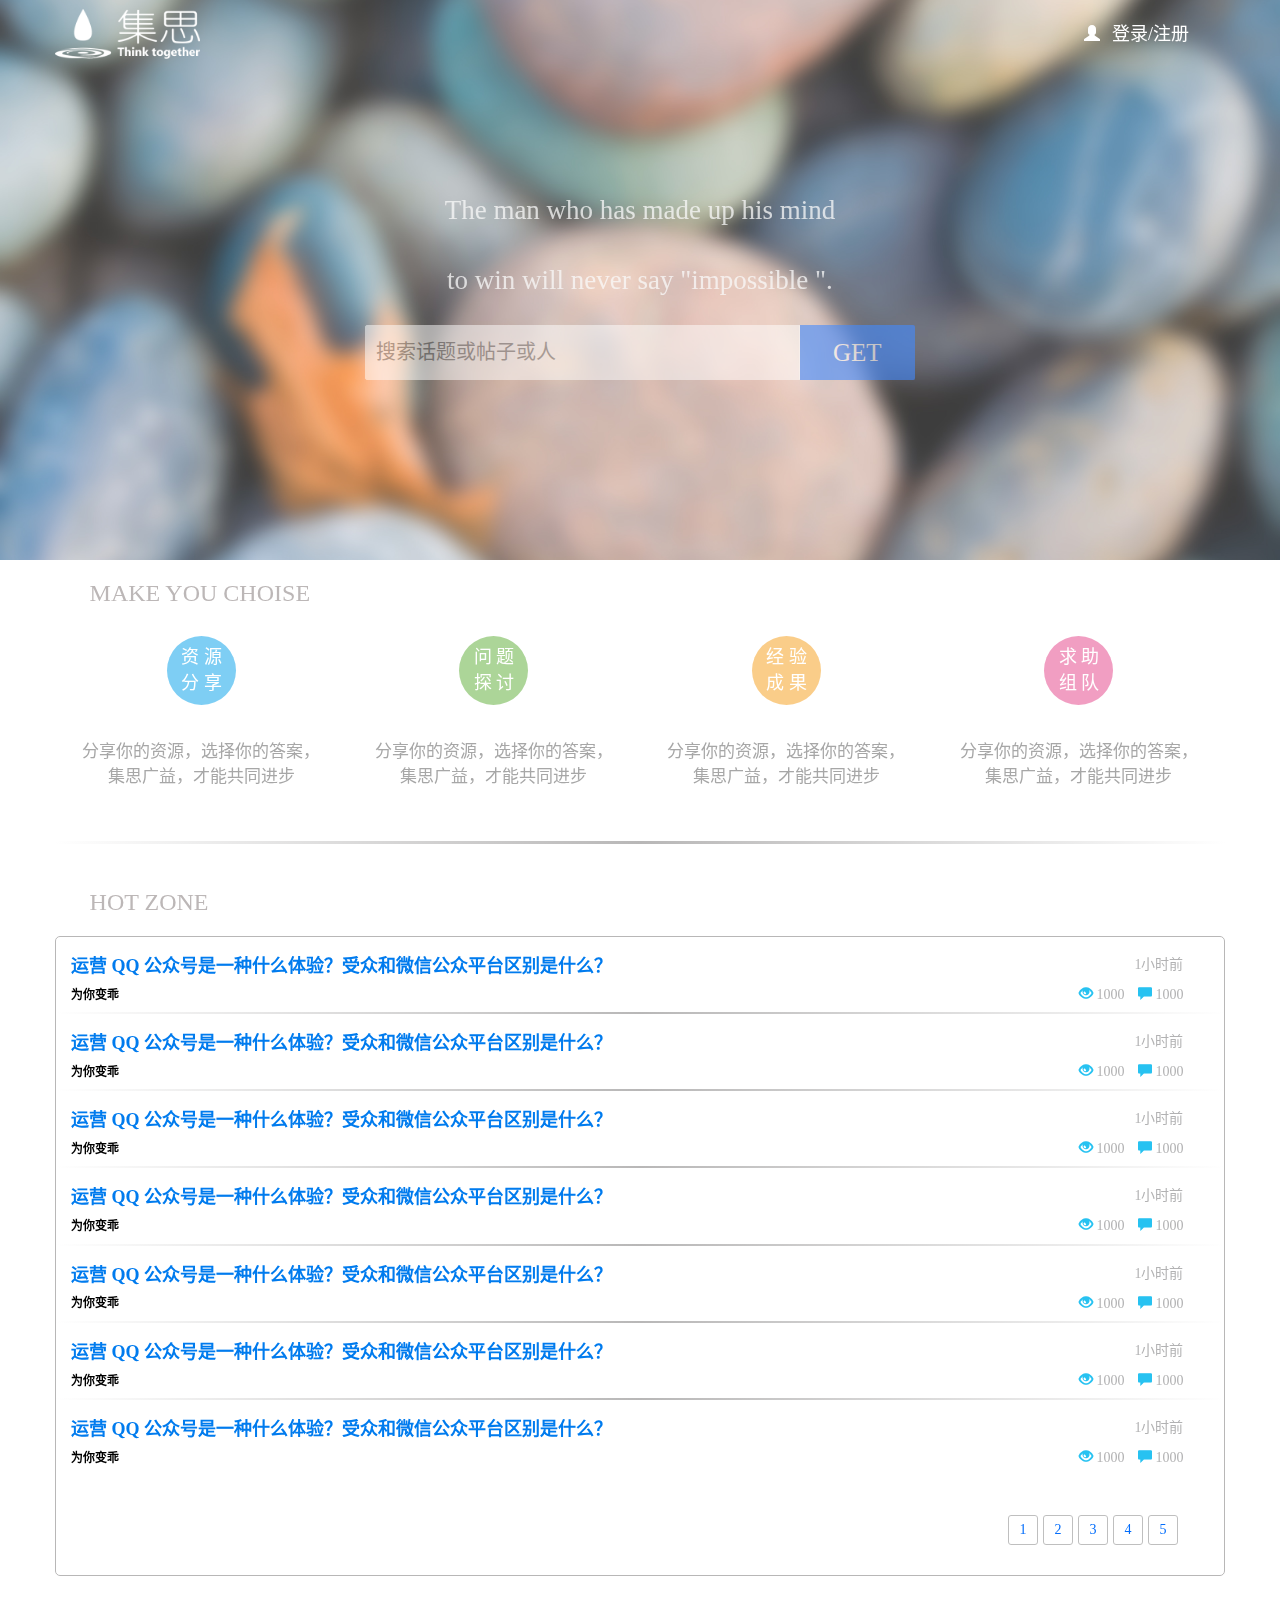
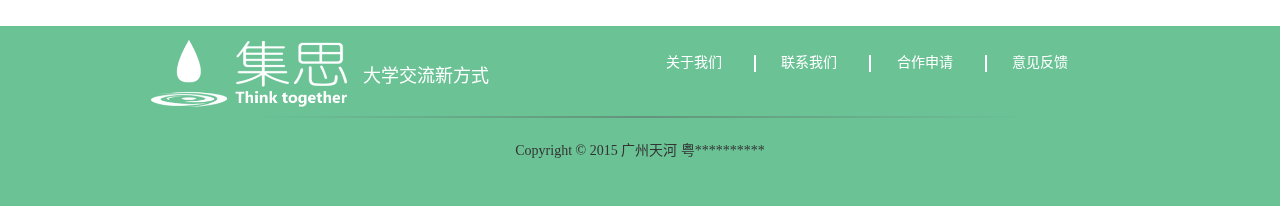
==== WebRoot/index.html @ a5cfe854 "home page tested" ====
<!DOCTYPE html>
<html lang="zh-CN">
<head>
 <meta charset="UTF-8">
 <meta http-equiv="X-UA-Compatible" content="IE=Edge">
 <meta name="renderer"content="webkit">
 <meta name="viewport" content="width=device-width, initial-scale=1">
 <link rel="shortcut icon" href="logo.ico">
 <link rel="stylesheet" href="bootstrap/css/bootstrap.min.css">
 <link rel="stylesheet" href="css/common.css">
 <link rel="stylesheet" href="css/module.css">
 <link rel="stylesheet" href="css/media.css">
 <title>index</title>
</head>
<body id="index">
	<nav class="navbar navbar-default navbar_absolute">
		<div class="container">
			<div class="navbar-header">
				<button type="button" class="navbar-toggle collapsed" data-toggle="collapse" data-target="#navbar-collapse-1" aria-expanded="false">
					<span class="sr-only">Toggle navigation</span>
					<span class="icon-bar"></span>
					<span class="icon-bar"></span>
					<span class="icon-bar"></span>
				</button>
				<a class="navbar-brand" href="index.html"></a>
			</div>
			<ul class="navbar-right-col">
				<li class=""  style="display: none;">
					<img class="nav-user-img" src="img/userimg.jpg" alt="">
					<span class="nav-user-name">广东金融学院</span>
					<div class="user-information-wrap" id="userInformation">
						<div class="userbar">
							<div class="userbarleft">
								<!-- <a href=""><img class="userbarleft-img" src="img/userimg.jpg" alt=""
								title="点击修改头像"></a> -->
								<span>
									<h5><a href="">广东金融学院</a></h4>
									<p>
										<a class="age left" href="">5</a>
										<a class="post right" href="">1000</a>
									</p>
								</span>
								<span class="school">广东金融学院</span>
								<span class="major">计算机科学与技术</span>
								<span class="interest">科技 学术 等等话题</span>
							</div>
							<div class="userbarright">
								<ul>
									<li><a href="" id="myIndex">我的主页</a></li>
									<li><a href="" id="personalVisit">个人设置</a></li>
									<li><a href="" id="myMessage">我的消息</a></li>
									<li><a href="" id="quit">退出登录</a></li>
								</ul>
							</div>
						</div>
					</div>
				</li>
				<li class="" id="logon">
					<span class="glyphicon glyphicon-user"></span>
					<span class="nav-login">登录/注册</span>
				</li>
				<li class="" id="searchcon">
					<span class="glyphicon glyphicon-search"></span>
					<span class="nav-login ">搜索</span>
					<div class="search-wrap">
						<div class="searchbar">
							<form action="">
								<input type="text" placeholder="搜索">
								<button class="searchBtn_hover glyphicon glyphicon-search"></button>
							</form>
						</div>
					</div>					
				</li>
			</ul>
		</div>
	</nav>
	<div class="logon_bg"></div>
	<div class="logon_container">
		<div class="logon_wrap">
			<div class="logon_body">
				<span class="glyphicon glyphicon-remove" id="removeLogon"></span>
						<div class="logon_body_row1">					
							<ul class="logon_body_btn">
								<li id="logon_btn" class="left">登录</li>
								<li id="sign_btn" class="right">注册<span class="glyphicon glyphicon-arrow-right"></span></li>
							</ul>
							<div id="logon_main" class="logon_main">
								<input type="text" class="username" placeholder="用户名" />
								<span class="input_tips">用户名不存在！ 请注册</span>
								<input type="password" class="password" placeholder="密码" autocomplete="off"/>
								<span class="input_tips">密码错误！</span>
								<div>
									<label class="re_me left">
										<input type="checkbox">
										记住我
									</label>
									<a href="#" class="right">忘记密码</a>
								</div>
								<button id="logonsend">登 录</button>
							</div>
						</div>
						<div class="logon_body_row2">
							<ul class="logon_body_btn">
								<li id="logon_btn" class="left"><span class="glyphicon glyphicon-arrow-left"></span>登录</li>
								<li id="sign_btn" class="right">注册</li>
							</ul>
							<div id="sign_main" class="logon_main">
								<input type="text" class="username"  placeholder="用户名" />
								<span class="input_tips">用户名已被注册！请更换</span>
								<span class="input_tips">用户名最少6个字符，不超过10个字符</span>
								<input type="text" class="email" placeholder="邮箱" />
								<span class="input_tips">邮箱已被注册，请更换</span>
								<span class="input_tips">邮箱格式不正确！</span>
								<input type="password" class="password" placeholder="密码" autocomplete="off"/>
								<span class="input_tips">密码长度最少6位，不超过20位</span>
								<button id="signsend">注 册</button>
							</div>
						</div>
			</div>
		</div>
	</div>
	<div class="head"></div>
	<div class="head_search">
		<div class="text_mind">
			<span>
				The man who has made up his mind<br>
				to win will never say "impossible ".
			</span>
		</div>
		<form action="" class="search_form">
			<input class="search_text" id="s_text" type="text" placeholder="搜索话题或帖子或人">
			<button class="search_button" id="s_button" type="submit">GET</button>
		</form>
	</div>
	<section class="entrence">
		<h3 class="headline">make you choise</h3>
		<div class="container">
			<div class="row">
				<div class="col-sm-6 col-md-5 col-md-offset-1 col-lg-3 col-lg-offset-0 rectangle">
					<a href=""><button class="circle" style="background-color: #7ecef4">资&nbsp;源<br>分&nbsp;享</button></a>
					<span class="intro">分享你的资源，选择你的答案，<br>集思广益，才能共同进步</span>
					<!-- <form action="" class="basic-information">
							<li class="left">
							<a class="right" href="" title="在线人数">1000+</a>
							</li>
							<li class="right">
							<a class="left" href="" title="帖子数">1000+</a>
							</li>
					</form> -->
				</div>
				<div class="col-sm-6 col-md-5 col-lg-3 rectangle">
					<a href=""><button class="circle" style="background-color: #acd598">问&nbsp;题<br>探&nbsp;讨</button></a>
					<span class="intro">分享你的资源，选择你的答案，<br>集思广益，才能共同进步</span>
					<!-- <form action="" class="basic-information">
							<li class="left">
							<a class="right" href="" title="在线人数">1000+</a>
							</li>
							<li class="right">
							<a class="left" href="" title="帖子数">1000+</a>
							</li>
					</form> -->
				</div>
				<div class="col-sm-6 col-md-5 col-md-offset-1 col-lg-3 col-lg-offset-0 rectangle">
					<a href=""><button class="circle" style="background-color: #facd89">经&nbsp;验<br>成&nbsp;果</button></a>
					<span class="intro">分享你的资源，选择你的答案，<br>集思广益，才能共同进步</span>
					<!-- <form action="" class="basic-information">
							<li class="left">
							<a class="right" href="" title="在线人数">1000+</a>
							</li>
							<li class="right">
							<a class="left" href="" title="帖子数">1000+</a>
							</li>
					</form> -->
				</div>
				<div class="col-sm-6 col-md-5 col-lg-3 rectangle ">
					<a href=""><button class="circle" style="background-color: #f19ec2">求&nbsp;助<br>组&nbsp;队</button></a>
					<span class="intro">分享你的资源，选择你的答案，<br>集思广益，才能共同进步</span>
					<!-- <form action="" class="basic-information">
							<li class="left">
							<a class="right" href="" title="在线人数">1000+</a>
							</li>
							<li class="right">
							<a class="left" href="" title="帖子数">1000+</a>
							</li>
					</form> -->
				</div>
			</div>
			<div class="row">
				<div class="col-sm-12 col-md-12 col-lg-12 line"></div>
			</div>
		</div>
	</section>
	<section class="hotzone">
		<h3 class="headline">hot zone</h3>
		<div class="container"><!-- width问题,链接问题 -->
			<div class="left">
				<a href="">
					<h4>运营 QQ 公众号是一种什么体验？受众和微信公众平台区别是什么？</h4>
				</a>
				<h5><a href="">为你变乖</a></h5>
			</div>
			<div class="right">
				<p>1小时前</p>
				<span class="glyphicon glyphicon-eye-open"></span>
				<a href="">1000</a>
				<span class="glyphicon glyphicon-comment"></span>
				<a href="">1000</a>
			</div>
			<div class="row">
				<div class="col-sm-12 col-md-12 col-lg-12 line"></div>
			</div>
			<div class="left">
				<a href="">
					<h4>运营 QQ 公众号是一种什么体验？受众和微信公众平台区别是什么？</h4>
				</a>
				<h5><a href="">为你变乖</a></h5>
			</div>
			<div class="right">
				<p>1小时前</p>
				<span class="glyphicon glyphicon-eye-open"></span>
				<a href="">1000</a>
				<span class="glyphicon glyphicon-comment"></span>
				<a href="">1000</a>
			</div>
			<div class="row">
				<div class="col-sm-12 col-md-12 col-lg-12 line"></div>
			</div>
			<div class="left">
				<a href="">
					<h4>运营 QQ 公众号是一种什么体验？受众和微信公众平台区别是什么？</h4>
				</a>
				<h5><a href="">为你变乖</a></h5>
			</div>
			<div class="right">
				<p>1小时前</p>
				<span class="glyphicon glyphicon-eye-open"></span>
				<a href="">1000</a>
				<span class="glyphicon glyphicon-comment"></span>
				<a href="">1000</a>
			</div>
			<div class="row">
				<div class="col-sm-12 col-md-12 col-lg-12 line"></div>
			</div>
			<div class="left">
				<a href="">
					<h4>运营 QQ 公众号是一种什么体验？受众和微信公众平台区别是什么？</h4>
				</a>
				<h5><a href="">为你变乖</a></h5>
			</div>
			<div class="right">
				<p>1小时前</p>
				<span class="glyphicon glyphicon-eye-open"></span>
				<a href="">1000</a>
				<span class="glyphicon glyphicon-comment"></span>
				<a href="">1000</a>
			</div>
			<div class="row">
				<div class="col-sm-12 col-md-12 col-lg-12 line"></div>
			</div>
			<div class="left">
				<a href="">
					<h4>运营 QQ 公众号是一种什么体验？受众和微信公众平台区别是什么？</h4>
				</a>
				<h5><a href="">为你变乖</a></h5>
			</div>
			<div class="right">
				<p>1小时前</p>
				<span class="glyphicon glyphicon-eye-open"></span>
				<a href="">1000</a>
				<span class="glyphicon glyphicon-comment"></span>
				<a href="">1000</a>
			</div>
			<div class="row">
				<div class="col-sm-12 col-md-12 col-lg-12 line"></div>
			</div>
			<div class="left">
				<a href="">
					<h4>运营 QQ 公众号是一种什么体验？受众和微信公众平台区别是什么？</h4>
				</a>
				<h5><a href="">为你变乖</a></h5>
			</div>
			<div class="right">
				<p>1小时前</p>
				<span class="glyphicon glyphicon-eye-open"></span>
				<a href="">1000</a>
				<span class="glyphicon glyphicon-comment"></span>
				<a href="">1000</a>
			</div>
			<div class="row">
				<div class="col-sm-12 col-md-12 col-lg-12 line"></div>
			</div>
			<div class="left">
				<a href="">
					<h4>运营 QQ 公众号是一种什么体验？受众和微信公众平台区别是什么？</h4>
				</a>
				<h5><a href="">为你变乖</a></h5>
			</div>
			<div class="right">
				<p>1小时前</p>
				<span class="glyphicon glyphicon-eye-open"></span>
				<a href="">1000</a>
				<span class="glyphicon glyphicon-comment"></span>
				<a href="">1000</a>
			</div>
			<div class="row">
				<form action="">
					<button class="select">5</button>
					<button class="select">4</button>
					<button class="select">3</button>
					<button class="select">2</button>
					<button class="select">1</button>
				</form>
			</div>
		</div>
	</section>
	<!-- <img src="img/43.jpg" alt=""> -->
<script src="js/jquery.js"></script>
<script src="bootstrap/js/bootstrap.min.js"></script>
<script src="js/common.js"></script>		
</body>
<footer>
	<div class="foot-left">
		<a href=""><img src="img/logowhite.png" alt="" class="foot-logo"></a>
		<p>大学交流新方式</p>
	</div>
	<div class="foot-right">
		<ul>
			<li><a href="">关于我们</a></li>
			<li></li>
			<li><a href="">联系我们</a></li>
			<li></li>
			<li><a href="">合作申请</a></li>
			<li></li>
			<li><a href="">意见反馈</a></li>
		</ul>
	</div>
	<div class="foot-line"></div>
	<span class="copyright">Copyright © 2015 广州天河 粤**********</span>
</footer>
</html>
---- WebRoot/css/common.css ----
* {
 	font-family: "Microsoft YaHei";
 	border: none;
 	margin: 0;
 	padding: 0;
 	outline: medium none;
} 
body {
}
ul,li {list-style: none;}
.bordershow {border: 1px solid;}
/*.clear {
	content: " ";
	visibility: hidden;
	height: 0;
	clear: both;
	display: block;
}*/
.left {float: left;}
.right {float: right;}
a:hover,
a:focus {
	outline: none;
	text-decoration: none;
}
/*导航栏*/
.navbar {
	border: none;
	background-color: rgba(0,0,0,0);
	-webkit-transition: all.3s ease-in;
	-o-transition: all .3s ease-in;
	transition: all .3s ease-in;
}
.navbar.navbar-fixed-top {
	background-color: #fff;	
	top: 0 !important;
}
.navbar.navbar_absolute {
	position: absolute;
	top: 0;
	width: 100%;
	z-index: 1030;
}
.navbar-header::after {display: none;}
.navbar-default .navbar-toggle {
	display: none;
	border-color: #66C8DC;
	margin-top: 1.2em;
}
.navbar .container {border-bottom: 1px solid #E7E7E7;border: none;}
.navbar-toggle {padding: 9px 8px;}
.navbar-toggle .icon-bar + .icon-bar {margin-top: 5px;}
.navbar-default .navbar-toggle .icon-bar {background-color: #66C8DC;}
.navbar-default .navbar-toggle:focus,
.navbar-default .navbar-toggle:hover {background-color: #66C8DC;}
.navbar-default .navbar-toggle:focus .icon-bar,
.navbar-default .navbar-toggle:hover .icon-bar{background-color: #fff;}
.navbar-brand {
	width: 194px;
	height: 0px;
	padding: 25px;
	margin-top: .5em;
	margin-bottom: .5em;
	margin-right: 1em;
	background: url(../img/logowhite.png) no-repeat 0 0/auto 50px;
}
.navbar-brand:hover {background-image: url(../img/logoblue.png);}
.navbar-brand.blue {background-image: url(../img/logoblue.png);}
.navbar-right-col {
	float: right;
	padding-top: .5em;
	padding-bottom: .5em;
	margin-bottom: 0;
}
.navbar-right-col .glyphicon-search,
.navbar-right-col .glyphicon-user {
	margin-right: .5em;
	font-size: 16px;
}
.navbar-right-col li {
	position: relative;
	padding: 15px 0px;
	float: right;
	margin: 0 1.5em; 
	cursor: pointer;
	color: white;
}
.navbar-right-col li:hover {color: #4E8BEB}
.navbar-right-col li .nav-login {font-size: 18px;}
.navbar-right-col .blue {color: #66C8DC}
.navbar-right-col .search-wrap::before, 
.navbar-right-col .search-wrap::after 
{
	position: absolute;
	left: 41px;
	line-height: 1;
	border-width: 10px;
	border-style: dashed dashed solid;
	display: inline-block;
	content: '';
}
.navbar-right-col .search-wrap::before {
	top: -19px;
	border-color: transparent transparent #FFF;
	z-index: 1081;
}
.navbar-right-col .search-wrap::after {
	top: -20px;
	border-color: transparent transparent #DDD;
	z-index: 1080;
}
.navbar-right-col #searchcon {display: none;}
/*搜索栏弹出动画*/
.navbar-right-col .search-wrap {
    position: absolute;
    top: 55px; 
	border: 1px solid #DDD;
    padding: 15px;
    box-shadow: 0px 2px 3px rgba(0, 0, 0, 0.1);
    transition: none 0s ease 0s;
    transform: scale(0);
    visibility: hidden;
    transform-origin: 20% 0px 0px;
    cursor: default;
    white-space: nowrap; 
    background-color: #fff;
}
/*弹出搜索栏*/
.navbar-right-col li:hover .search-wrap {
	visibility: visible;
	transform: scale(1);
	z-index: 100;
	transition: all 0.3s cubic-bezier(0.31, 0.57, 0.68, 1.36);
}
.navbar-right-col .search-wrap input {
	float: left;
	width: 200px;
	height: 30px;
	padding: 2px 10px;
	border-width: 1px 0 1px 1px;
	border-style: solid;
	border-color: #A1D8FF;
	background-color: #fff;
	border-radius: 2px 0 0 2px;
	overflow: hidden;
	line-height: 25px;
	vertical-align: middle;
}
.navbar-right-col .search-wrap button {
	position: relative;
	right: 30px;
	width: 30px;
	height: 30px;
	vertical-align: middle;
	background-color: #A1D8FF;
	border-radius: 0px 2px 2px 0;
}	
.navbar-right-col .search-wrap .glyphicon-search {
	top: 0;
	font-size: 16px;
	color: white;
}
.navbar-right-col .nav-user-name {font-size: 18px;}
/*导航栏结束*/
/*登陆页面*/
.logon_bg {
	position: fixed;
	width: 100%;
	height: 100%;
	top: 0;
	background-color: #fff;
	z-index: -1;
	opacity: 0;
	transition: opacity .5s ease-out 0s;
}
.logon_bg.show {
	opacity: .7;
	z-index: 1032; 
}
.logon_container {
	position: fixed;
	width: 100%;
	height: 100%;
	top: 0;
	z-index: -1;
}
.logon_container.show{
	z-index: 9999 ;
}
.logon_wrap {
	transition: all .4s ease-out 0s;
	transform:scale(0);
	-mz-transform:scale(0);
	-webkit-transform:scale(0);
	-o-transform:scale(0);
}
.logon_wrap.show { 
	transform:scale(1);
	-mz-transform:scale(1);
	-webkit-transform:scale(1); 
	-o-transform:scale(1);
}
.logon_container .logon_body {
	position: relative;
	max-width: 300px;
	margin-top: 14vh;
	padding: 25px 30px;
	margin-right: auto;
	margin-left: auto;
	border: 2px solid #ececec;
	border-radius: 2px;
	box-shadow: 0 3px 3px rgba(0,0,0,.3);
	background-color: #fff;
	transition: all .4s ease-out 0s;
	color: #66C8DC;
} 
.logon_body .glyphicon-remove {
	position: absolute;
	top: 5px;
	right: 5px;
	cursor: pointer;
}
.logon_body .glyphicon-remove.posLeft {left: 5px}
.logon_body.turn {
	transform: rotateY(180deg);
	-mz-transform: rotateY(180deg) ;
	-webkit-transform: rotateY(180deg);	 
	-moz-transform: rotateY(180deg);	
}
.logon_body_row2 {
	display: none;
	transform: rotateY(180deg);
	-mz-transform: rotateY(180deg);
	-webkit-transform: rotateY(180deg);	
	-moz-transform: rotateY(180deg);	
}
.logon_body_btn { margin-bottom: 0px;}
.logon_body_row1 #logon_btn {color: #4E8BEB}
.logon_body_row2 #sign_btn {color: #4E8BEB}
.logon_body_btn::after {
	content: " ";
	visibility: hidden;
	height: 0;
	clear: both;
	display: block;
}
.logon_body_btn li{
	cursor: pointer;
	font-size: 1.5em;
}
.logon_body_btn li:hover {color: #4E8BEB}
.logon_body_btn .glyphicon-arrow-right {margin-left: 5px;}
.logon_body_btn .glyphicon-arrow-left {margin-right: 5px;}
.logon_main {
}
.logon_main input[type="text"],
.logon_main input[type="password"],
.logon_main button,
.logon_main div { 
	margin-top: 20px;
	padding: 8px 10px;
}
.logon_main input[type="text"],
.logon_main input[type="password"],
.logon_main button {
	width: 100%;
	border:1px solid #66C8DC;
	font-size: 1.2em;
	color: #4E8BEB;
	border-radius: 2px;
}
.logon_main button {
	background-color: #66C8DC;
	color: #FFF;
	font-size: 1.5em;
	padding-top: 4px;
	padding-bottom: 4px;
}
.logon_main div a {
	font-size: 1.2em;
	color: #66C8DC;
}
.logon_main div{padding: 0;}
.logon_main div a:hover {color: #4E8BEB;}
.logon_main div::after {
	content: " ";
	visibility: hidden;
	height: 0;
	clear: both;
	display: block;
}
.hide {display: none;}
.logon_main .re_me {
	font-size: 1.2em;
	font-weight: normal;
	cursor: pointer;
}
.logon_main .wrong_input {
	box-shadow: 0 0 5px red;
}
.logon_main .input_tips {
	display: none;
	padding: 3px 5px; 
	margin-top: 5px;
	margin-bottom: -15px;
	color: red;
}
/*头部搜索容器*/
.head_search {
	position: absolute;
	top: 10.9375em;/* 175 ÷ 16 */
	width: 100vw;
	font-size: 16px;
	z-index: 1;
}
/*名言栏*/
.head_search .text_mind {
	width: 100vw;
	line-height: 2.59259259em;/* 70 ÷ 27 */
	text-align: center;
	color: rgba(250, 250, 250, .75);
	font-size: 1.6875em;/* 27 ÷ 16 */
}
/*搜索栏*/
.head_search .search_form {
	margin: 0 auto;
	margin-top: .625em;/* 10 ÷ 16 */
	height: 3.4375em;/* 55 ÷ 16 */
}
.head_search .search_text {
	float: left;
	width: 79%;
	height: 100%;
	padding-left: .5em;/* 8 ÷ 16 */
	border: 1px solid #fff;
	border-top-left-radius: 2px;
	border-bottom-left-radius: 2px;
	cursor: text;
	font-size: 1.25em; /* 20 ÷ 16 */
	opacity: .5;
}
.head_search .search_text:focus {
	border-color: rgba(68, 138, 202, .75);
	box-shadow: 0 0 8px rgba(68, 138, 202, .5);
	opacity: 1;
	transition: border .2s linear, box-shadow .5s linear, opacity .1s linear;
}
.head_search .search_button {
	float: left;
	width: 21%;
	height: 100%;
	border-top: 1px solid #448aff;
	border-bottom: 1px solid #448aff;
	border-top-right-radius: 2px;
	border-bottom-right-radius: 2px;
	color: #fff;
	background-color: #448aff;
	font-size: 1.5625em;/* 25 ÷ 16 */
	opacity: .6;
}
.head_search .search_button:hover {
	transition: opacity .2s linear;
	opacity: .9;
}
.headline {
	margin-left: 7vw;
	text-transform: uppercase;
	color: #bcb7b7;
}
.rectangle {
	height: 250px;
	font-size: 16px;
}
.rectangle .circle {
	display: block;
	margin: 0 auto;
	margin-top: 10px;
	margin-bottom: 5px;
	width: 69px;
	height: 69px;
	background-color: #7ecef4;
	border-radius: 69px;
	font-size: 18px;
	color: #fff;
}
.rectangle .intro {
	display: block;
	margin-top: 35px;
	margin-bottom: 20px;
	font-size: 17px;
	text-align: center;
	color: #a7a7a7;
}
.rectangle .basic-information {
	margin-top: 40px;
	width: 100%;
	text-align: center;
}
.rectangle .basic-information li {display: inline-block;}
.rectangle .basic-information li:first-child a:before {
	content: "在线：";
	color: #000;
}
.rectangle .basic-information li:last-child a:before {
	content: "帖子：";
	color: #000;
}
/*页脚*/
footer {
	height: 20vh;
	background-color: #6ac295;
}
.foot-left, 
.foot-right {
	height: 10vh;
	color: #fff;
	text-align: center;
}
.foot-left {
	float: left;
	width: 45%;
}
.foot-right {
	float: right;
	width: 55%;
}
.foot-left .foot-logo {
	margin-top: 1vh;
	height: 6vh;
}
.foot-right a {color: #fff;}
.foot-right a:hover {color: #04F7ff;}
.foot-right ul {
	margin-top: 3vh;
	margin-left: 5vw;
	height: 3vh;
}
.foot-right ul li {
	float: left;
	padding-left: 2vw;
	padding-right: 2.5vw;
}
.foot-right ul li:nth-child(even) {
	position: relative;
	padding: 0;
	bottom: -2px;
	width: 2px;
	height: 17px;
	background-color: #fff;
}
.foot-line {
	margin-top: 10px;
	margin-bottom: 10px;
	margin-left: auto;
	margin-right: auto;
	width: 60%;
	height: 2px;
	clear: both;
	background: -webkit-linear-gradient(left, rgb(106, 194, 149), rgb(100, 148, 123) , rgb(106, 194, 149)); /* Safari 5.1 - 6.0 */
	background: -o-linear-gradient(left, rgb(106, 194, 149), rgb(100, 148, 123) , rgb(106, 194, 149)); /* Opera 11.1 - 12.0 */
	background: -moz-linear-gradient(left, rgb(106, 194, 149), rgb(100, 148, 123) , rgb(106, 194, 149)); /* Firefox 3.6 - 15 */
	background: linear-gradient(left, rgb(106, 194, 149), rgb(100, 148, 123) , rgb(106, 194, 149));
}
footer .copyright {
	display: block;
	line-height: 5vh;
	text-align: center;
}










/*
***
***登录后登录界面变为用户个人信息界面
***
 */
/*用户个人信息*/
.navbar-right-col .nav-user-img {
	position: relative;
	top: -2px;
	margin-right: 7px;
	width: 25px;
	height: 25px;
	border-radius: 25px;
	opacity: .9;
}
/*个人信息弹出动画*/
.navbar-right-col .user-information-wrap {
	position: absolute;
	top: 55px; 
	left: -157px;
	width: 300px;
	height: 210px;
	border: 1px solid #DDD;
    padding: 15px;
    box-shadow: 0px 2px 3px rgba(0, 0, 0, 0.1);
    transition: none 0s ease 0s;
    transform: scale(0);
    visibility: hidden;
    transform-origin: 82% 0px 0px;
    cursor: default;
    background-color: #fff;
}
/*弹出动画*/
.navbar-right-col li:hover .user-information-wrap {
	visibility: visible;
	transform: scale(1);
	z-index: 100;
	transition: all 0.3s cubic-bezier(0.31, 0.57, 0.68, 1.36);
}
.navbar-right-col .user-information-wrap::before, 
.navbar-right-col .user-information-wrap::after 
{
	position: absolute;
	right: 60px;
	/*line-height: 1;*/
	border-style: dashed;
	border-width: 10px;
	display: inline-block;
	content: '';
}
.navbar-right-col .user-information-wrap::before {
	top: -19px;
	border-color: transparent transparent #FFF;
	z-index: 1081;
}
.navbar-right-col .user-information-wrap::after {
	top: -20px;
	border-color: transparent transparent #DDD;
	z-index: 1080;
}
.navbar-right-col .user-information-wrap .userbar {
	width: 268px;
	height: 180px;
	padding: 5px;
	border-width: 1px;
	border-style: solid;
	border-color: #A1D8FF;
	overflow: hidden;
}
.user-information-wrap .userbar .userbarleft, 
.user-information-wrap .userbar .userbarright {
	height: 94.444444%;/* 170 ÷ 180 */
	overflow: hidden;
}
.user-information-wrap .userbar .userbarleft {
	float: left;
	width: 170px;
}
.user-information-wrap .userbar .userbarright {
	float: right;
	width: 74px;
}
/*分割条*/
.user-information-wrap .userbar::before {
	position: absolute;
	right: 100px;
	width: 1px;
	height: 170px;
	background: -webkit-linear-gradient(white, rgb(161, 216, 255) , white); /* Safari 5.1 - 6.0 */
	background: -o-linear-gradient(white, rgb(161, 216, 255) , white); /* Opera 11.1 - 12.0 */
	background: -moz-linear-gradient(white, rgb(161, 216, 255) , white); /* Firefox 3.6 - 15 */
	background: linear-gradient(white, rgb(161, 216, 255) , white); 
	content: '';
}
/*.user-information-wrap .userbar .userbarleft-img {
	float: left;
	margin-top: 4px;
	margin-left: 3px;
	margin-right: 10px;
	margin-bottom: 10px;
	width: 55px;
	height: 55px;
	border-radius: 5px;
}*/
.user-information-wrap .userbar .userbarleft h5, 
.user-information-wrap .userbar .userbarleft p {
	float: right;
	width: 170px;
	text-align: center;
	color: #000;
}
.user-information-wrap .userbar .userbarleft p a {width: 85px;}
.user-information-wrap .userbar .userbarleft h5 a {
	margin-bottom: 7px;
	font-size: 15px;
	font-weight: bold;
}
.user-information-wrap .userbar .userbarleft h5 a:hover {color:#20B7E4}
.user-information-wrap .userbar .userbarleft p a.age:before, 
.user-information-wrap .userbar .userbarleft p a.age:after, 
.user-information-wrap .userbar .userbarleft p a.post:before, 
.user-information-wrap .userbar .userbarleft p a.post:after {
	font-weight: lighter;
	font-size: 11px;
	color: #000;
	cursor: default;
}
.user-information-wrap .userbar .userbarleft p a.age:before {content: "思龄："}
.user-information-wrap .userbar .userbarleft p a.age:after {content: "年 "}
.user-information-wrap .userbar .userbarleft p a.post:before {content: "帖子："}
.user-information-wrap .userbar .userbarleft p a.post:after {content: "帖"}
.user-information-wrap .userbar .userbarleft .interest,
.user-information-wrap .userbar .userbarleft .school,
.user-information-wrap .userbar .userbarleft .major {
	display: inline-block;
	float: right;
	width: 125px;
	margin-left: 5px;
	line-height: 28px;/*4行时24px;*/
	color: #AEAFAF;
}
.user-information-wrap .userbar .userbarleft .interest::before, 
.user-information-wrap .userbar .userbarleft .school::before, 
.user-information-wrap .userbar .userbarleft .major::before {
	position: absolute;
	left: 23px;
}
.user-information-wrap .userbar .userbarleft .interest::before {content: "兴趣：";}
.user-information-wrap .userbar .userbarleft .school::before {content: "学校：";}
.user-information-wrap .userbar .userbarleft .major::before {content: "专业：";}
.user-information-wrap .userbar .userbarright ul {
	width: 100%;
	height: 100%;
	padding-top: 13px;
}
.user-information-wrap .userbar .userbarright li {
	margin: 0;
	padding: 0;
	width: 100%;
	line-height: 35px;
	text-align: center;
	font-size: 17px;
}
.user-information-wrap .userbar .userbarright li a {color: #A1D8FF;}
.user-information-wrap .userbar .userbarright li a:hover {color: #20B7E4;}
/*
***
***
***
 */

 /*
 ***
 ***跳转页面
 ***
 */
 body[id="skip"] {
	width: 100vw;
	font-size: 20px;
	background-image: url(../img/43.jpg);
}
body[id="skip"] img {
	width: 250px;
}
body[id="skip"] img, 
.skip-text{
	margin-top: 6vh;
	margin-left: 6vw;
}
.skip-text p {
	line-height: 30px;
}
.skip-text a {
	color: #fff;
	text-decoration: none;
}
.skip-text a:hover {
	font-size: 21px;
}
/*
 ***
 ***
 ***
 */
---- WebRoot/css/module.css ----
#index .head {
	width: 100%;
	height: 560px;
	/*z-index: -10;*/
	background: url(../img/headBG.jpg) center center/cover no-repeat; 
}

/*头部搜索容器*/
.head_search {
	position: absolute;
	top: 10.9375em;/* 175 ÷ 16 */
	width: 100vw;
	font-size: 16px;
	z-index: 1;
}
/*名言栏*/
.head_search .text_mind {
	width: 100vw;
	line-height: 2.59259259em;/* 70 ÷ 27 */
	text-align: center;
	color: rgba(250, 250, 250, .75);
	font-size: 1.6875em;/* 27 ÷ 16 */
}
/*搜索栏*/
.head_search .search_form {
	margin: 0 auto;
	margin-top: .625em;/* 10 ÷ 16 */
	height: 3.4375em;/* 55 ÷ 16 */
}
.head_search .search_text {
	float: left;
	width: 79%;
	height: 100%;
	padding-left: .5em;/* 8 ÷ 16 */
	border: 1px solid #fff;
	border-top-left-radius: 2px;
	border-bottom-left-radius: 2px;
	cursor: text;
	font-size: 1.25em; /* 20 ÷ 16 */
	opacity: .5;
}
.head_search .search_text:focus {
	border-color: rgba(68, 138, 202, .75);
	box-shadow: 0 0 8px rgba(68, 138, 202, .5);
	opacity: 1;
	transition: border .2s linear, box-shadow .5s linear, opacity .1s linear;
}
.head_search .search_button {
	float: left;
	width: 21%;
	height: 100%;
	border-top: 1px solid #448aff;
	border-bottom: 1px solid #448aff;
	border-top-right-radius: 2px;
	border-bottom-right-radius: 2px;
	color: #fff;
	background-color: #448aff;
	font-size: 1.5625em;/* 25 ÷ 16 */
	opacity: .6;
}
.head_search .search_button:hover {
	transition: opacity .2s linear;
	opacity: .9;
}
/*四大板块*/
.headline {
	margin-left: 7vw;
	margin-bottom: 20px;
	text-transform: uppercase;
	color: #bcb7b7;
}
.rectangle {
	height: 215px;/*250px;*/
	font-size: 16px;
}
.rectangle .circle {
	display: block;
	margin: 0 auto;
	margin-top: 10px;
	margin-bottom: 5px;
	width: 69px;
	height: 69px;
	border-radius: 69px;
	font-size: 18px;
	color: #fff;
}
.rectangle .intro {
	display: block;
	margin-top: 35px;
	margin-bottom: 20px;
	font-size: 17px;
	text-align: center;
	color: #a7a7a7;
}
.rectangle .basic-information {
	margin-top: 40px;
	width: 100%;
	text-align: center;
}
.rectangle .basic-information li {
	display: inline-block;
	width: 49%;
}
.rectangle .basic-information li:first-child a:before, 
.rectangle .basic-information li:last-child a:before {
	color: #000;
	cursor: default;
}
.rectangle .basic-information li:first-child a:before {content: "在线：";}
.rectangle .basic-information li:last-child a:before {content: "帖子：";}
.entrence .container .row .line {
	/*margin-top: 20px;*/
	margin-bottom: 25px;/*30px;*/
	width: 100%;
	height: 3px;
	background: -webkit-linear-gradient(left,white, rgb(184, 183, 183) , white); /* Safari 5.1 - 6.0 */
	background: -o-linear-gradient(left,white, rgb(184, 183, 183) , white); /* Opera 11.1 - 12.0 */
	background: -moz-linear-gradient(left,white, rgb(184, 183, 183) , white); /* Firefox 3.6 - 15 */
	background: -ms-linear-gradient(left,white, rgb(184, 183, 183) , white);
	background: linear-gradient(left,white, rgb(184, 183, 183) , white); 
}
/*热门区*/
.hotzone .container {
	margin-bottom: 50px;
	border-width: 1px;
	border-style: solid;
	border-radius: 5px;
	border-color: rgb(184, 183, 183);
}
.hotzone .left h4, 
.hotzone .left h5 a {
	font-weight: bold;
	color: #000;
}
.hotzone .left h5 a {font-size: 12px;}
.hotzone .left h5 a:hover {font-size: 15px;}
.hotzone .left h4 {color: #007bee;}
.hotzone .right a, 
.hotzone .right p {color: #b2b2b3;}
.hotzone .container .left, 
.hotzone .container .right {margin-top: 10px;}
.hotzone .container .right {
	text-align: right;
	padding-top: 5px;
}
.hotzone .container .right .glyphicon {
	margin-left: 10px;
	color: #27c2f1;
}
.hotzone .container .row .line {
	width: 100%;
	height: 2px;
	clear: both;
	background: -webkit-linear-gradient(left,white, rgb(184, 183, 183) , white); /* Safari 5.1 - 6.0 */
	background: -o-linear-gradient(left,white, rgb(184, 183, 183) , white); /* Opera 11.1 - 12.0 */
	background: -moz-linear-gradient(left,white, rgb(184, 183, 183) , white); /* Firefox 3.6 - 15 */
	background: -ms-linear-gradient(left,white, rgb(184, 183, 183) , white);
	background: linear-gradient(left,white, rgb(184, 183, 183) , white); 
}
.hotzone .container form {
	float: left;
	padding-top: 40px;
	width: 96.5%;
	height: 100px;
	clear: both;
}
.hotzone .container button.select {
	float: right;
	margin-right: 5px;
	width: 30px;
	height: 30px;
	border-style: solid;
	border-width: 1px;
	border-color: #bfbfbf;
	border-radius: 3px;
	color: #036dfb;
	background-color: #fff;
}
.hotzone .container button.select:hover {
	font-weight: bold;
	background-color: #1d2088;
}
---- WebRoot/css/media.css ----
@media (max-width: 768px) {
	.head_search .search_form {
		width: 70vw;
		height: 50px;
	}
	.entrence .container .row .line {height: 2px;}
}
@media (min-width: 768px) {
	.head_search .search_form {width: 50vw;}
	.hotzone .container .right {
		margin-top: 13px;
		margin-right: 2vw;
	}
	.foot-left .foot-logo, 
	.foot-left p {
		position: relative;
		display: inline-block;
		margin-left: 3vw;
		margin-top: 1.5vh;
		font-size: 18px;
		}
	.foot-left .foot-logo {
		left:2vw;
		height: 7.5vh;
	}
	.foot-left p {top: 1.3vh;}
}
@media (min-width: 1200px) {
	.head_search .search_form {width: 550px;}
}
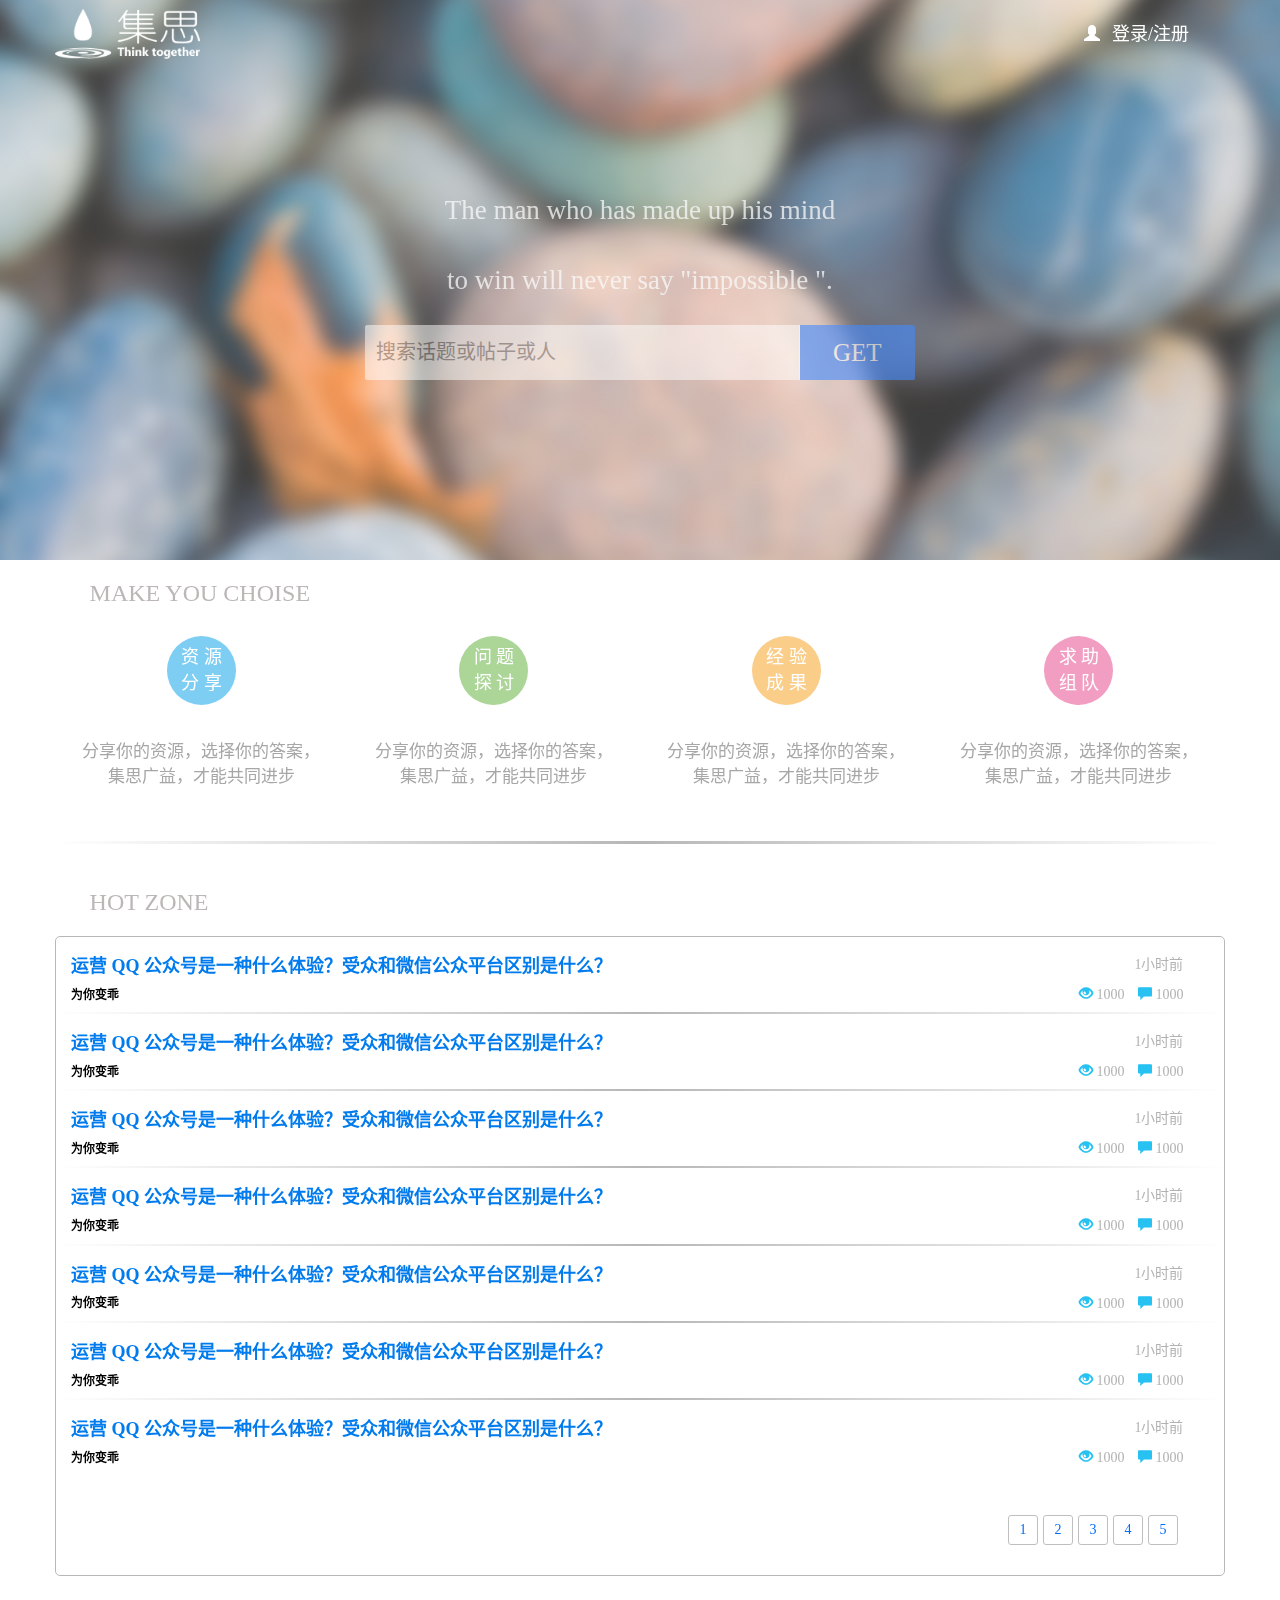
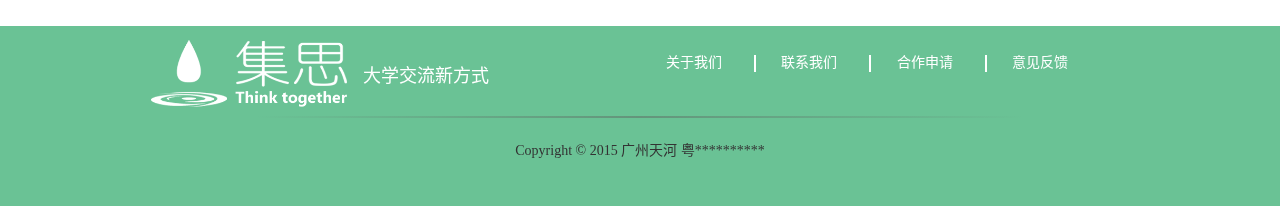
==== commit 0d2cabf0: "interact match fixed some bugs on common.js and some *.html files append some *.css files and skip.j" ====
--- a/WebRoot/index.html
+++ b/WebRoot/index.html
@@ -25,14 +25,12 @@
 				<a class="navbar-brand" href="index.html"></a>
 			</div>
 			<ul class="navbar-right-col">
-				<li class=""  style="display: none;">
+				<li id="logoned" class="hide" >
 					<img class="nav-user-img" src="img/userimg.jpg" alt="">
 					<span class="nav-user-name">广东金融学院</span>
 					<div class="user-information-wrap" id="userInformation">
 						<div class="userbar">
 							<div class="userbarleft">
-								<!-- <a href=""><img class="userbarleft-img" src="img/userimg.jpg" alt=""
-								title="点击修改头像"></a> -->
 								<span>
 									<h5><a href="">广东金融学院</a></h4>
 									<p>
@@ -55,7 +53,7 @@
 						</div>
 					</div>
 				</li>
-				<li class="" id="logon">
+				<li class="show" id="logon">
 					<span class="glyphicon glyphicon-user"></span>
 					<span class="nav-login">登录/注册</span>
 				</li>
--- a/WebRoot/css/common.css
+++ b/WebRoot/css/common.css
@@ -182,7 +182,7 @@
 	width: 100%;
 	height: 100%;
 	top: 0;
-	z-index: -1;
+	z-index: 0;
 }
 .logon_container.show{
 	z-index: 9999 ;
@@ -647,34 +647,7 @@
 ***
  */
 
- /*
- ***
- ***跳转页面
- ***
- */
- body[id="skip"] {
-	width: 100vw;
-	font-size: 20px;
-	background-image: url(../img/43.jpg);
-}
-body[id="skip"] img {
-	width: 250px;
-}
-body[id="skip"] img, 
-.skip-text{
-	margin-top: 6vh;
-	margin-left: 6vw;
-}
-.skip-text p {
-	line-height: 30px;
-}
-.skip-text a {
-	color: #fff;
-	text-decoration: none;
-}
-.skip-text a:hover {
-	font-size: 21px;
-}
+ 
 /*
  ***
  ***
--- a/WebRoot/css/module.css
+++ b/WebRoot/css/module.css
@@ -1,7 +1,7 @@
 #index .head {
 	width: 100%;
 	height: 560px;
-	/*z-index: -10;*/
+	z-index: 0;
 	background: url(../img/headBG.jpg) center center/cover no-repeat; 
 }
 
@@ -121,11 +121,13 @@
 }
 /*热门区*/
 .hotzone .container {
+	position: relative;
 	margin-bottom: 50px;
 	border-width: 1px;
 	border-style: solid;
 	border-radius: 5px;
 	border-color: rgb(184, 183, 183);
+	z-index: 1;
 }
 .hotzone .left h4, 
 .hotzone .left h5 a {
@@ -179,4 +181,33 @@
 .hotzone .container button.select:hover {
 	font-weight: bold;
 	background-color: #1d2088;
+}
+
+/*
+ ***
+ ***跳转页面
+ ***
+ */
+ body[id="skip"] {
+	width: 100vw;
+	font-size: 20px;
+	background-image: url(../img/43.jpg);
+}
+body[id="skip"] img {
+	width: 250px;
+}
+body[id="skip"] img, 
+.skip-text{
+	margin-top: 6vh;
+	margin-left: 6vw;
+}
+.skip-text p {
+	line-height: 30px;
+}
+.skip-text a {
+	color: #fff;
+	text-decoration: none;
+}
+.skip-text a:hover {
+	font-size: 21px;
 }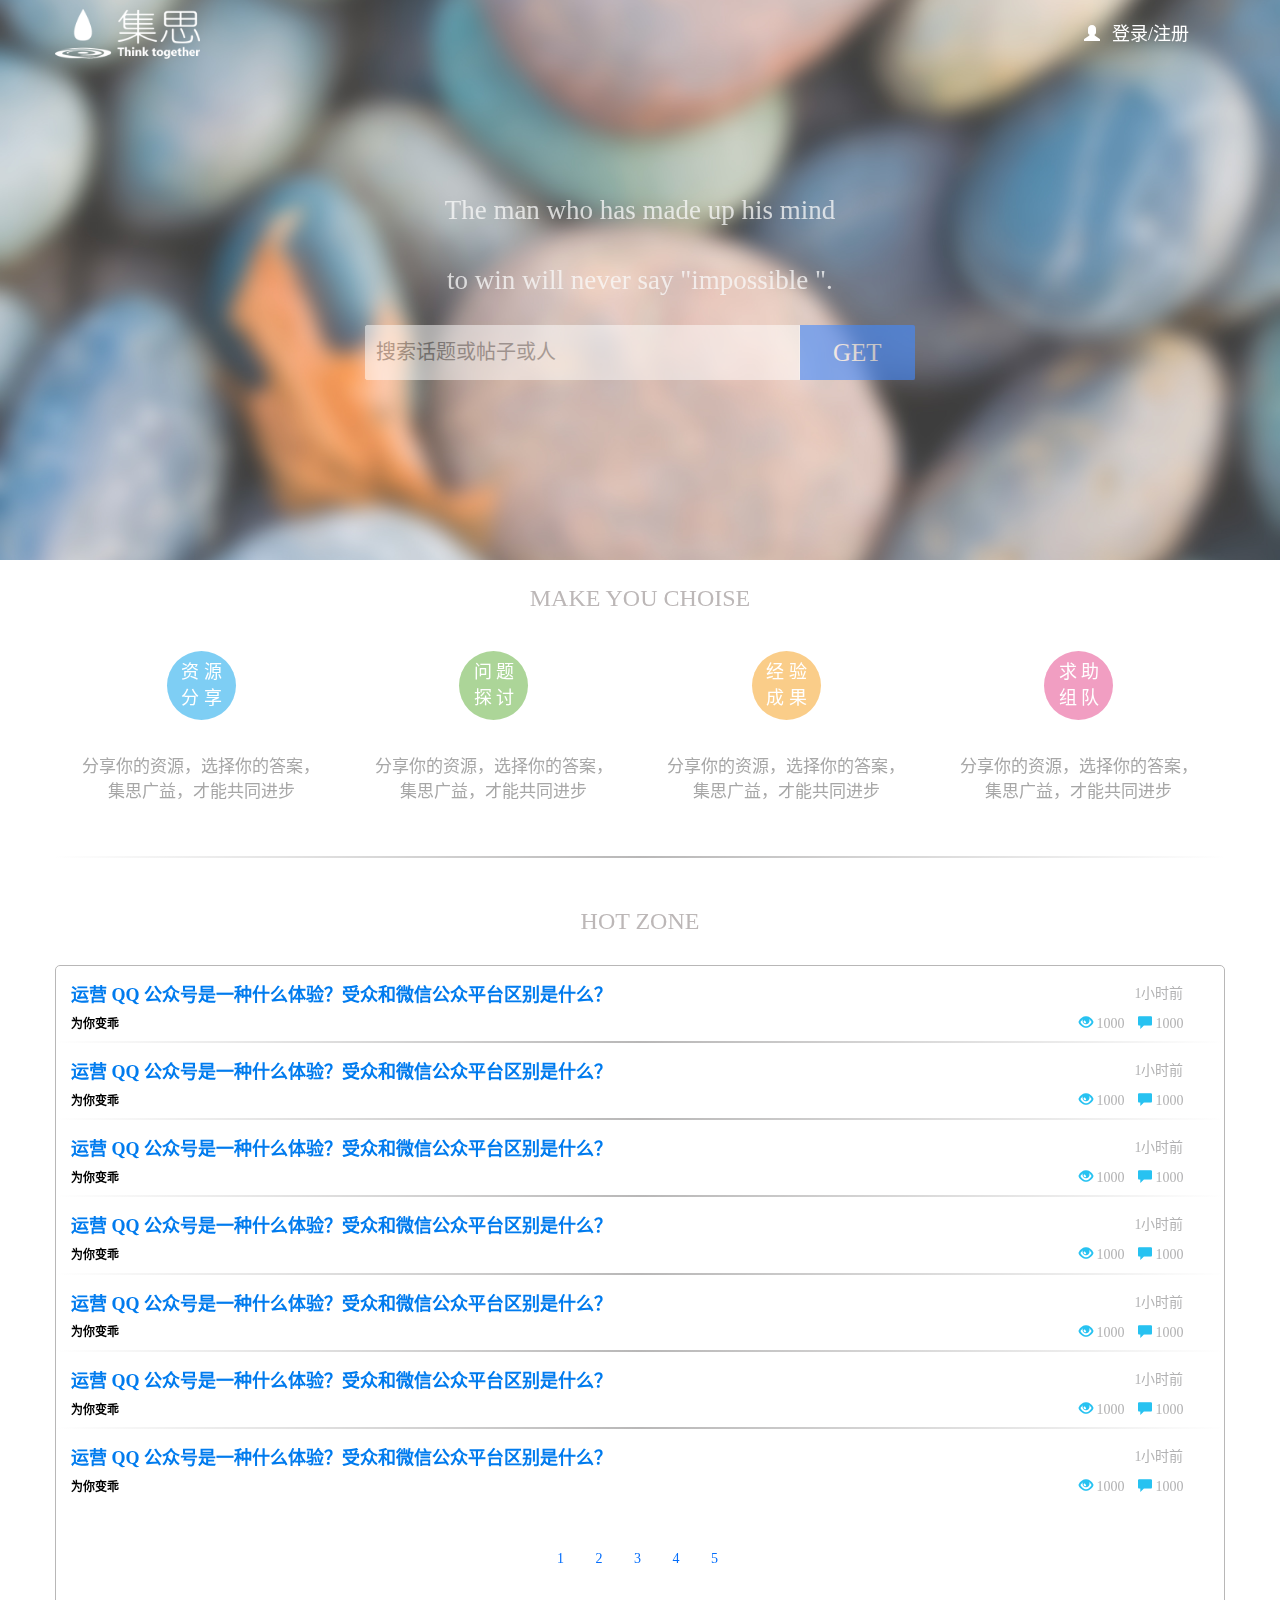
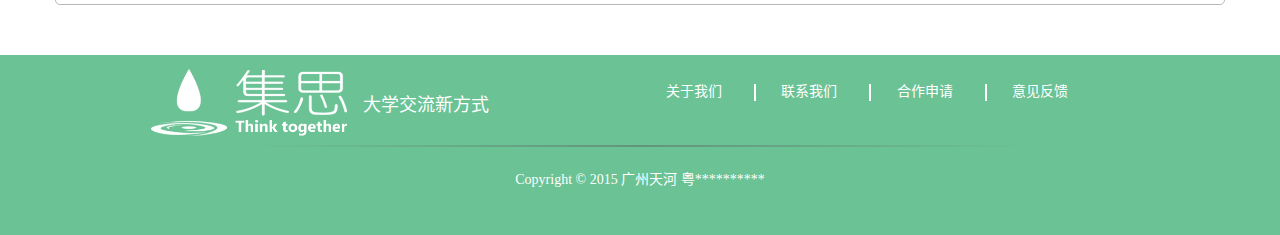
==== commit 883ffcb2: "登录注册交互测试完成" ====
--- a/WebRoot/index.html
+++ b/WebRoot/index.html
@@ -3,7 +3,7 @@
 <head>
  <meta charset="UTF-8">
  <meta http-equiv="X-UA-Compatible" content="IE=Edge">
- <meta name="renderer"content="webkit">
+ <meta name="renderer" content="webkit">
  <meta name="viewport" content="width=device-width, initial-scale=1">
  <link rel="shortcut icon" href="logo.ico">
  <link rel="stylesheet" href="bootstrap/css/bootstrap.min.css">
@@ -25,22 +25,22 @@
 				<a class="navbar-brand" href="index.html"></a>
 			</div>
 			<ul class="navbar-right-col">
-				<li id="logoned" class="hide" >
-					<img class="nav-user-img" src="img/userimg.jpg" alt="">
-					<span class="nav-user-name">广东金融学院</span>
+				<li class="hide" id="logoned">
+					<img class="nav-user-img" id="headUserImg" src="img/userimg.jpg" alt="">
+					<span class="nav-user-name" id="headUserName">广东金融学院</span>
 					<div class="user-information-wrap" id="userInformation">
 						<div class="userbar">
 							<div class="userbarleft">
 								<span>
-									<h5><a href="">广东金融学院</a></h4>
+									<h5><a href="" id="userBarUserName">广东金融学院</a></h4>
 									<p>
-										<a class="age left" href="">5</a>
-										<a class="post right" href="">1000</a>
+										<a class="age left" id="userAge" href="">5</a>
+										<a class="post right" id="userPost" href="">1000</a>
 									</p>
 								</span>
-								<span class="school">广东金融学院</span>
-								<span class="major">计算机科学与技术</span>
-								<span class="interest">科技 学术 等等话题</span>
+								<span class="school" id="UserSchool">广东金融学院</span>
+								<span class="major" id="UserMajor">计算机科学与技术</span>
+								<span class="interest" id="UserInterest">科技 学术 等等话题</span>
 							</div>
 							<div class="userbarright">
 								<ul>
@@ -53,7 +53,7 @@
 						</div>
 					</div>
 				</li>
-				<li class="show" id="logon">
+				<li class="" id="logon">
 					<span class="glyphicon glyphicon-user"></span>
 					<span class="nav-login">登录/注册</span>
 				</li>
@@ -63,8 +63,8 @@
 					<div class="search-wrap">
 						<div class="searchbar">
 							<form action="">
-								<input type="text" placeholder="搜索">
-								<button class="searchBtn_hover glyphicon glyphicon-search"></button>
+								<input type="text" id="navSearchText" placeholder="搜索">
+								<button class="searchBtn_hover glyphicon glyphicon-search" id="navSearchButton"></button>
 							</form>
 						</div>
 					</div>					
@@ -89,7 +89,7 @@
 								<span class="input_tips">密码错误！</span>
 								<div>
 									<label class="re_me left">
-										<input type="checkbox">
+										<input type="checkbox" id="re_me">
 										记住我
 									</label>
 									<a href="#" class="right">忘记密码</a>
@@ -103,13 +103,13 @@
 								<li id="sign_btn" class="right">注册</li>
 							</ul>
 							<div id="sign_main" class="logon_main">
-								<input type="text" class="username"  placeholder="用户名" />
+								<input type="text" class="username"  placeholder="用户名  (2-10个字符)" />
 								<span class="input_tips">用户名已被注册！请更换</span>
-								<span class="input_tips">用户名最少6个字符，不超过10个字符</span>
+								<span class="input_tips">用户名最少2个字符，不超过10个字符</span>
 								<input type="text" class="email" placeholder="邮箱" />
 								<span class="input_tips">邮箱已被注册，请更换</span>
 								<span class="input_tips">邮箱格式不正确！</span>
-								<input type="password" class="password" placeholder="密码" autocomplete="off"/>
+								<input type="password" class="password" placeholder="密码  (6-20个字符)" autocomplete="off"/>
 								<span class="input_tips">密码长度最少6位，不超过20位</span>
 								<button id="signsend">注 册</button>
 							</div>
@@ -134,53 +134,21 @@
 		<h3 class="headline">make you choise</h3>
 		<div class="container">
 			<div class="row">
-				<div class="col-sm-6 col-md-5 col-md-offset-1 col-lg-3 col-lg-offset-0 rectangle">
+				<div class="col-xs-6 col-sm-6 col-md-5 col-md-offset-1 col-lg-3 col-lg-offset-0 rectangle">
 					<a href=""><button class="circle" style="background-color: #7ecef4">资&nbsp;源<br>分&nbsp;享</button></a>
 					<span class="intro">分享你的资源，选择你的答案，<br>集思广益，才能共同进步</span>
-					<!-- <form action="" class="basic-information">
-							<li class="left">
-							<a class="right" href="" title="在线人数">1000+</a>
-							</li>
-							<li class="right">
-							<a class="left" href="" title="帖子数">1000+</a>
-							</li>
-					</form> -->
 				</div>
-				<div class="col-sm-6 col-md-5 col-lg-3 rectangle">
+				<div class="col-xs-6 col-sm-6 col-md-5 col-lg-3 rectangle">
 					<a href=""><button class="circle" style="background-color: #acd598">问&nbsp;题<br>探&nbsp;讨</button></a>
 					<span class="intro">分享你的资源，选择你的答案，<br>集思广益，才能共同进步</span>
-					<!-- <form action="" class="basic-information">
-							<li class="left">
-							<a class="right" href="" title="在线人数">1000+</a>
-							</li>
-							<li class="right">
-							<a class="left" href="" title="帖子数">1000+</a>
-							</li>
-					</form> -->
 				</div>
-				<div class="col-sm-6 col-md-5 col-md-offset-1 col-lg-3 col-lg-offset-0 rectangle">
+				<div class="col-xs-6 col-sm-6 col-md-5 col-md-offset-1 col-lg-3 col-lg-offset-0 rectangle">
 					<a href=""><button class="circle" style="background-color: #facd89">经&nbsp;验<br>成&nbsp;果</button></a>
 					<span class="intro">分享你的资源，选择你的答案，<br>集思广益，才能共同进步</span>
-					<!-- <form action="" class="basic-information">
-							<li class="left">
-							<a class="right" href="" title="在线人数">1000+</a>
-							</li>
-							<li class="right">
-							<a class="left" href="" title="帖子数">1000+</a>
-							</li>
-					</form> -->
 				</div>
-				<div class="col-sm-6 col-md-5 col-lg-3 rectangle ">
+				<div class="col-xs-6 col-sm-6 col-md-5 col-lg-3 rectangle ">
 					<a href=""><button class="circle" style="background-color: #f19ec2">求&nbsp;助<br>组&nbsp;队</button></a>
 					<span class="intro">分享你的资源，选择你的答案，<br>集思广益，才能共同进步</span>
-					<!-- <form action="" class="basic-information">
-							<li class="left">
-							<a class="right" href="" title="在线人数">1000+</a>
-							</li>
-							<li class="right">
-							<a class="left" href="" title="帖子数">1000+</a>
-							</li>
-					</form> -->
 				</div>
 			</div>
 			<div class="row">
@@ -190,7 +158,7 @@
 	</section>
 	<section class="hotzone">
 		<h3 class="headline">hot zone</h3>
-		<div class="container"><!-- width问题,链接问题 -->
+		<div class="container">
 			<div class="left">
 				<a href="">
 					<h4>运营 QQ 公众号是一种什么体验？受众和微信公众平台区别是什么？</h4>
@@ -302,21 +270,16 @@
 			</div>
 			<div class="row">
 				<form action="">
+					<button class="select">1</button>
+					<button class="select">2</button>
+					<button class="select">3</button>
+					<button class="select">4</button>
 					<button class="select">5</button>
-					<button class="select">4</button>
-					<button class="select">3</button>
-					<button class="select">2</button>
-					<button class="select">1</button>
 				</form>
 			</div>
 		</div>
 	</section>
-	<!-- <img src="img/43.jpg" alt=""> -->
-<script src="js/jquery.js"></script>
-<script src="bootstrap/js/bootstrap.min.js"></script>
-<script src="js/common.js"></script>		
-</body>
-<footer>
+	<footer>
 	<div class="foot-left">
 		<a href=""><img src="img/logowhite.png" alt="" class="foot-logo"></a>
 		<p>大学交流新方式</p>
@@ -334,5 +297,11 @@
 	</div>
 	<div class="foot-line"></div>
 	<span class="copyright">Copyright © 2015 广州天河 粤**********</span>
-</footer>
+	</footer>
+<script src="js/jquery.js"></script>
+<script src="bootstrap/js/bootstrap.min.js"></script>
+<script src="js/jquery.cookie.js"></script>
+<script src="js/common.js"></script>
+<script src="js/dataTrade.js"></script>
+</body>
 </html>--- a/WebRoot/css/common.css
+++ b/WebRoot/css/common.css
@@ -124,13 +124,13 @@
     cursor: default;
     white-space: nowrap; 
     background-color: #fff;
+    transition: all 0.3s cubic-bezier(0.31, 0.57, 0.68, 1.36);
 }
 /*弹出搜索栏*/
 .navbar-right-col li:hover .search-wrap {
 	visibility: visible;
 	transform: scale(1);
 	z-index: 100;
-	transition: all 0.3s cubic-bezier(0.31, 0.57, 0.68, 1.36);
 }
 .navbar-right-col .search-wrap input {
 	float: left;
@@ -407,14 +407,18 @@
 }
 /*页脚*/
 footer {
+	position: relative;
 	height: 20vh;
 	background-color: #6ac295;
+	z-index: 1;
 }
 .foot-left, 
 .foot-right {
+	position: relative;
 	height: 10vh;
 	color: #fff;
 	text-align: center;
+	z-index: 1;
 }
 .foot-left {
 	float: left;
@@ -459,29 +463,22 @@
 	background: -webkit-linear-gradient(left, rgb(106, 194, 149), rgb(100, 148, 123) , rgb(106, 194, 149)); /* Safari 5.1 - 6.0 */
 	background: -o-linear-gradient(left, rgb(106, 194, 149), rgb(100, 148, 123) , rgb(106, 194, 149)); /* Opera 11.1 - 12.0 */
 	background: -moz-linear-gradient(left, rgb(106, 194, 149), rgb(100, 148, 123) , rgb(106, 194, 149)); /* Firefox 3.6 - 15 */
+	background: -ms-linear-gradient(left, rgb(106, 194, 149), rgb(100, 148, 123) , rgb(106, 194, 149));
 	background: linear-gradient(left, rgb(106, 194, 149), rgb(100, 148, 123) , rgb(106, 194, 149));
 }
 footer .copyright {
 	display: block;
 	line-height: 5vh;
 	text-align: center;
-}
-
-
-
-
-
-
-
-
-
-
+	color: #fff;
+}
 /*
 ***
 ***登录后登录界面变为用户个人信息界面
 ***
  */
 /*用户个人信息*/
+.navbar-right-col #logoned {display: none;}
 .navbar-right-col .nav-user-img {
 	position: relative;
 	top: -2px;
@@ -495,7 +492,7 @@
 .navbar-right-col .user-information-wrap {
 	position: absolute;
 	top: 55px; 
-	left: -157px;
+	left: -123px;
 	width: 300px;
 	height: 210px;
 	border: 1px solid #DDD;
@@ -507,21 +504,21 @@
     transform-origin: 82% 0px 0px;
     cursor: default;
     background-color: #fff;
+    transition: all 0.3s cubic-bezier(0.31, 0.57, 0.68, 1.36);
 }
 /*弹出动画*/
 .navbar-right-col li:hover .user-information-wrap {
 	visibility: visible;
 	transform: scale(1);
 	z-index: 100;
-	transition: all 0.3s cubic-bezier(0.31, 0.57, 0.68, 1.36);
 }
 .navbar-right-col .user-information-wrap::before, 
 .navbar-right-col .user-information-wrap::after 
 {
 	position: absolute;
 	right: 60px;
-	/*line-height: 1;*/
-	border-style: dashed;
+	line-height: 1;
+	border-style: dashed dashed solid;
 	border-width: 10px;
 	display: inline-block;
 	content: '';
@@ -547,7 +544,7 @@
 }
 .user-information-wrap .userbar .userbarleft, 
 .user-information-wrap .userbar .userbarright {
-	height: 94.444444%;/* 170 ÷ 180 */
+	height: 170px;
 	overflow: hidden;
 }
 .user-information-wrap .userbar .userbarleft {
@@ -570,16 +567,6 @@
 	background: linear-gradient(white, rgb(161, 216, 255) , white); 
 	content: '';
 }
-/*.user-information-wrap .userbar .userbarleft-img {
-	float: left;
-	margin-top: 4px;
-	margin-left: 3px;
-	margin-right: 10px;
-	margin-bottom: 10px;
-	width: 55px;
-	height: 55px;
-	border-radius: 5px;
-}*/
 .user-information-wrap .userbar .userbarleft h5, 
 .user-information-wrap .userbar .userbarleft p {
 	float: right;
@@ -647,9 +634,3 @@
 ***
  */
 
- 
-/*
- ***
- ***
- ***
- */--- a/WebRoot/css/module.css
+++ b/WebRoot/css/module.css
@@ -64,10 +64,13 @@
 }
 /*四大板块*/
 .headline {
-	margin-left: 7vw;
-	margin-bottom: 20px;
+	margin: 0;
+	margin-top: 25px;
+	margin-bottom: 30px;
+	width: 100%;
 	text-transform: uppercase;
 	color: #bcb7b7;
+	text-align: center;
 }
 .rectangle {
 	height: 215px;/*250px;*/
@@ -92,27 +95,15 @@
 	text-align: center;
 	color: #a7a7a7;
 }
-.rectangle .basic-information {
-	margin-top: 40px;
-	width: 100%;
-	text-align: center;
-}
-.rectangle .basic-information li {
-	display: inline-block;
-	width: 49%;
-}
-.rectangle .basic-information li:first-child a:before, 
-.rectangle .basic-information li:last-child a:before {
-	color: #000;
-	cursor: default;
-}
-.rectangle .basic-information li:first-child a:before {content: "在线：";}
-.rectangle .basic-information li:last-child a:before {content: "帖子：";}
+.entrence, 
+.hotzone {
+	position: relative;
+	z-index: 1;
+}
 .entrence .container .row .line {
-	/*margin-top: 20px;*/
 	margin-bottom: 25px;/*30px;*/
 	width: 100%;
-	height: 3px;
+	height: 2px;
 	background: -webkit-linear-gradient(left,white, rgb(184, 183, 183) , white); /* Safari 5.1 - 6.0 */
 	background: -o-linear-gradient(left,white, rgb(184, 183, 183) , white); /* Opera 11.1 - 12.0 */
 	background: -moz-linear-gradient(left,white, rgb(184, 183, 183) , white); /* Firefox 3.6 - 15 */
@@ -120,14 +111,13 @@
 	background: linear-gradient(left,white, rgb(184, 183, 183) , white); 
 }
 /*热门区*/
+
 .hotzone .container {
-	position: relative;
 	margin-bottom: 50px;
 	border-width: 1px;
 	border-style: solid;
 	border-radius: 5px;
 	border-color: rgb(184, 183, 183);
-	z-index: 1;
 }
 .hotzone .left h4, 
 .hotzone .left h5 a {
@@ -162,52 +152,68 @@
 .hotzone .container form {
 	float: left;
 	padding-top: 40px;
-	width: 96.5%;
+	width: 100%;
 	height: 100px;
 	clear: both;
+	text-align: center;
 }
 .hotzone .container button.select {
-	float: right;
 	margin-right: 5px;
 	width: 30px;
 	height: 30px;
-	border-style: solid;
-	border-width: 1px;
-	border-color: #bfbfbf;
-	border-radius: 3px;
+	border-radius: 80px 30px;
 	color: #036dfb;
-	background-color: #fff;
+	background-color: transparent;
 }
 .hotzone .container button.select:hover {
 	font-weight: bold;
-	background-color: #1d2088;
+	background-color: #7ecef4;
 }
 
-/*
+ /*
  ***
  ***跳转页面
  ***
  */
- body[id="skip"] {
-	width: 100vw;
-	font-size: 20px;
-	background-image: url(../img/43.jpg);
-}
-body[id="skip"] img {
-	width: 250px;
-}
-body[id="skip"] img, 
-.skip-text{
+body[id="skip"] {font-size: 18px;}
+body[id="skip"] .skip-bg {
+	position: absolute;
+	top: 0;
+	width: 100%;
+	height: 100%;
+	z-index: -1;
+	background: url(../img/43.jpg) center center/cover no-repeat; 
+}
+.skip-wrap {
+	margin-left: auto;
+	margin-right: auto;
 	margin-top: 6vh;
-	margin-left: 6vw;
-}
-.skip-text p {
-	line-height: 30px;
-}
-.skip-text a {
+	width: 500px;
+	height: 180px;
+	padding: 10px;
+	border-radius: 10px;
+	background-color: rgba(255, 255, 255, .7);
+}
+.skip-wrap img {
+	float: left;
+	margin-top: 10px;
+	margin-left: 3%;
+	width: 140px;
+}
+.skip-wrap .skip-text {
+	float: right;
+	width: 60%;
+	height: 100%;
+	border-color: #000;
+}
+.skip-wrap .skip-text a {
 	color: #fff;
 	text-decoration: none;
 }
-.skip-text a:hover {
-	font-size: 21px;
-}+.skip-wrap .skip-text a:hover {color: #335BE4;}
+.skip-wrap .skip-text p {line-height: 28px;}
+/*
+ ***
+ ***
+ ***
+ */--- a/WebRoot/css/media.css
+++ b/WebRoot/css/media.css
@@ -1,9 +1,26 @@
+@media (max-width: 560px) {
+	.entrence .container .row div {width: 100%;}
+	.skip-wrap {width: 90%;}
+	.skip-wrap img {display: none;}
+	.skip-wrap .skip-text {
+		width: 100%;
+		text-align: center;
+	}
+}
 @media (max-width: 768px) {
 	.head_search .search_form {
 		width: 70vw;
 		height: 50px;
 	}
 	.entrence .container .row .line {height: 2px;}
+	.foot-right ul {
+		margin: 0;
+		margin-left: auto;
+		margin-right: auto;
+		padding-top: 2vh;
+		width: 200px;
+	}
+	.foot-right ul li:nth-child(4) {display: none;}
 }
 @media (min-width: 768px) {
 	.head_search .search_form {width: 50vw;}
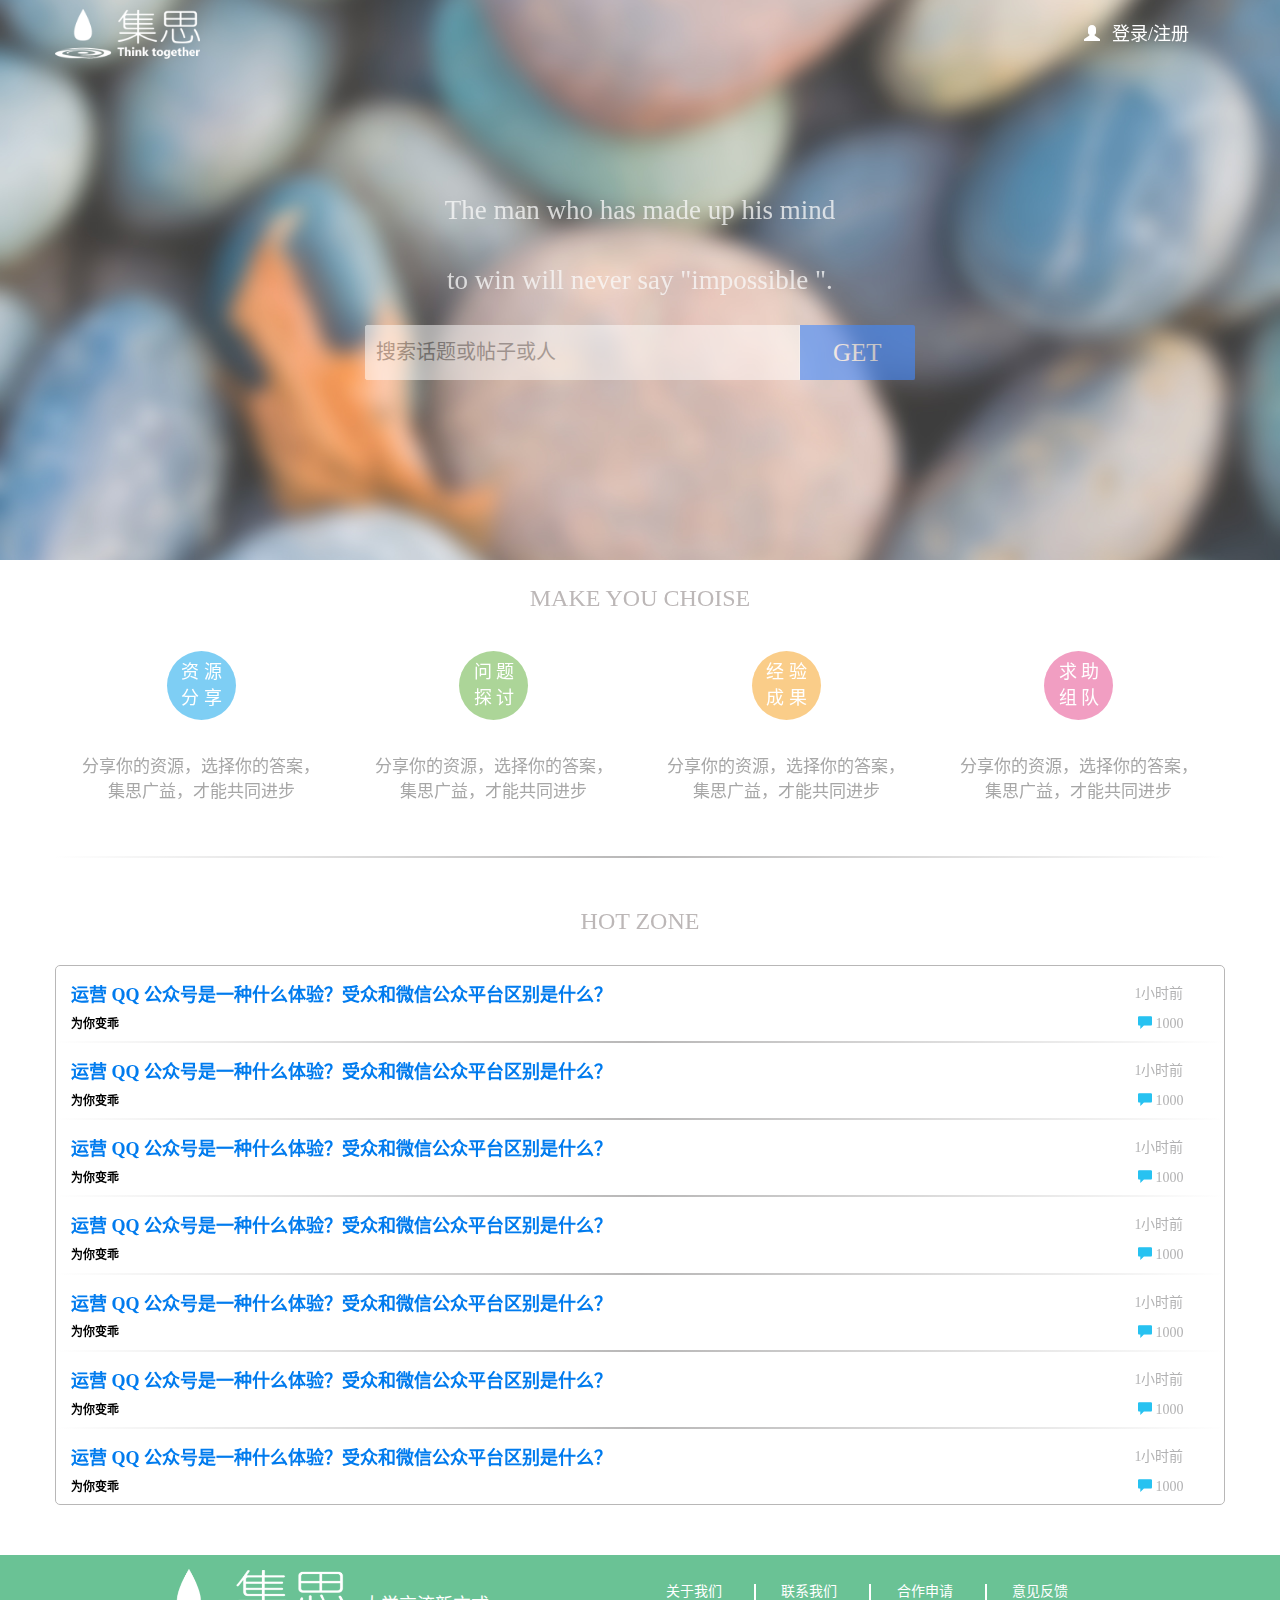
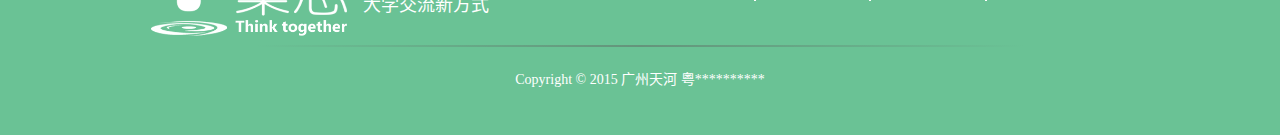
==== commit c39ef7e3: "前段页面代码合并 untested" ====
--- a/WebRoot/index.html
+++ b/WebRoot/index.html
@@ -26,21 +26,23 @@
 			</div>
 			<ul class="navbar-right-col">
 				<li class="hide" id="logoned">
-					<img class="nav-user-img" id="headUserImg" src="img/userimg.jpg" alt="">
-					<span class="nav-user-name" id="headUserName">广东金融学院</span>
+					<a href="" class="nav-user-img-con">
+						<img class="nav-user-img" id="headUserImg" src="" alt="">
+					</a>
+					<span class="nav-user-name" id="headUserName"></span>
 					<div class="user-information-wrap" id="userInformation">
 						<div class="userbar">
 							<div class="userbarleft">
 								<span>
-									<h5><a href="" id="userBarUserName">广东金融学院</a></h4>
+									<h5><a href="" id="userBarUserName"></a></h4>
 									<p>
-										<a class="age left" id="userAge" href="">5</a>
-										<a class="post right" id="userPost" href="">1000</a>
+										<a class="age left" id="userAge" href=""></a>
+										<a class="post right" id="userPost" href=""></a>
 									</p>
 								</span>
-								<span class="school" id="UserSchool">广东金融学院</span>
-								<span class="major" id="UserMajor">计算机科学与技术</span>
-								<span class="interest" id="UserInterest">科技 学术 等等话题</span>
+								<span class="school" id="UserSchool"></span>
+								<span class="major" id="UserMajor"></span>
+								<span class="interest" id="UserInterest"></span>
 							</div>
 							<div class="userbarright">
 								<ul>
@@ -167,115 +169,92 @@
 			</div>
 			<div class="right">
 				<p>1小时前</p>
-				<span class="glyphicon glyphicon-eye-open"></span>
-				<a href="">1000</a>
-				<span class="glyphicon glyphicon-comment"></span>
-				<a href="">1000</a>
-			</div>
-			<div class="row">
-				<div class="col-sm-12 col-md-12 col-lg-12 line"></div>
-			</div>
-			<div class="left">
-				<a href="">
-					<h4>运营 QQ 公众号是一种什么体验？受众和微信公众平台区别是什么？</h4>
-				</a>
-				<h5><a href="">为你变乖</a></h5>
-			</div>
-			<div class="right">
-				<p>1小时前</p>
-				<span class="glyphicon glyphicon-eye-open"></span>
-				<a href="">1000</a>
-				<span class="glyphicon glyphicon-comment"></span>
-				<a href="">1000</a>
-			</div>
-			<div class="row">
-				<div class="col-sm-12 col-md-12 col-lg-12 line"></div>
-			</div>
-			<div class="left">
-				<a href="">
-					<h4>运营 QQ 公众号是一种什么体验？受众和微信公众平台区别是什么？</h4>
-				</a>
-				<h5><a href="">为你变乖</a></h5>
-			</div>
-			<div class="right">
-				<p>1小时前</p>
-				<span class="glyphicon glyphicon-eye-open"></span>
-				<a href="">1000</a>
-				<span class="glyphicon glyphicon-comment"></span>
-				<a href="">1000</a>
-			</div>
-			<div class="row">
-				<div class="col-sm-12 col-md-12 col-lg-12 line"></div>
-			</div>
-			<div class="left">
-				<a href="">
-					<h4>运营 QQ 公众号是一种什么体验？受众和微信公众平台区别是什么？</h4>
-				</a>
-				<h5><a href="">为你变乖</a></h5>
-			</div>
-			<div class="right">
-				<p>1小时前</p>
-				<span class="glyphicon glyphicon-eye-open"></span>
-				<a href="">1000</a>
-				<span class="glyphicon glyphicon-comment"></span>
-				<a href="">1000</a>
-			</div>
-			<div class="row">
-				<div class="col-sm-12 col-md-12 col-lg-12 line"></div>
-			</div>
-			<div class="left">
-				<a href="">
-					<h4>运营 QQ 公众号是一种什么体验？受众和微信公众平台区别是什么？</h4>
-				</a>
-				<h5><a href="">为你变乖</a></h5>
-			</div>
-			<div class="right">
-				<p>1小时前</p>
-				<span class="glyphicon glyphicon-eye-open"></span>
-				<a href="">1000</a>
-				<span class="glyphicon glyphicon-comment"></span>
-				<a href="">1000</a>
-			</div>
-			<div class="row">
-				<div class="col-sm-12 col-md-12 col-lg-12 line"></div>
-			</div>
-			<div class="left">
-				<a href="">
-					<h4>运营 QQ 公众号是一种什么体验？受众和微信公众平台区别是什么？</h4>
-				</a>
-				<h5><a href="">为你变乖</a></h5>
-			</div>
-			<div class="right">
-				<p>1小时前</p>
-				<span class="glyphicon glyphicon-eye-open"></span>
-				<a href="">1000</a>
-				<span class="glyphicon glyphicon-comment"></span>
-				<a href="">1000</a>
-			</div>
-			<div class="row">
-				<div class="col-sm-12 col-md-12 col-lg-12 line"></div>
-			</div>
-			<div class="left">
-				<a href="">
-					<h4>运营 QQ 公众号是一种什么体验？受众和微信公众平台区别是什么？</h4>
-				</a>
-				<h5><a href="">为你变乖</a></h5>
-			</div>
-			<div class="right">
-				<p>1小时前</p>
-				<span class="glyphicon glyphicon-eye-open"></span>
-				<a href="">1000</a>
-				<span class="glyphicon glyphicon-comment"></span>
-				<a href="">1000</a>
-			</div>
-			<div class="row">
-				<form action="">
-					<button class="select">1</button>
-					<button class="select">2</button>
-					<button class="select">3</button>
-					<button class="select">4</button>
-					<button class="select">5</button>
-				</form>
+				<span class="glyphicon glyphicon-comment"></span>
+				<a href="">1000</a>
+			</div>
+			<div class="row">
+				<div class="col-sm-12 col-md-12 col-lg-12 line"></div>
+			</div>
+			<div class="left">
+				<a href="">
+					<h4>运营 QQ 公众号是一种什么体验？受众和微信公众平台区别是什么？</h4>
+				</a>
+				<h5><a href="">为你变乖</a></h5>
+			</div>
+			<div class="right">
+				<p>1小时前</p>
+				<span class="glyphicon glyphicon-comment"></span>
+				<a href="">1000</a>
+			</div>
+			<div class="row">
+				<div class="col-sm-12 col-md-12 col-lg-12 line"></div>
+			</div>
+			<div class="left">
+				<a href="">
+					<h4>运营 QQ 公众号是一种什么体验？受众和微信公众平台区别是什么？</h4>
+				</a>
+				<h5><a href="">为你变乖</a></h5>
+			</div>
+			<div class="right">
+				<p>1小时前</p>
+				<span class="glyphicon glyphicon-comment"></span>
+				<a href="">1000</a>
+			</div>
+			<div class="row">
+				<div class="col-sm-12 col-md-12 col-lg-12 line"></div>
+			</div>
+			<div class="left">
+				<a href="">
+					<h4>运营 QQ 公众号是一种什么体验？受众和微信公众平台区别是什么？</h4>
+				</a>
+				<h5><a href="">为你变乖</a></h5>
+			</div>
+			<div class="right">
+				<p>1小时前</p>
+				<span class="glyphicon glyphicon-comment"></span>
+				<a href="">1000</a>
+			</div>
+			<div class="row">
+				<div class="col-sm-12 col-md-12 col-lg-12 line"></div>
+			</div>
+			<div class="left">
+				<a href="">
+					<h4>运营 QQ 公众号是一种什么体验？受众和微信公众平台区别是什么？</h4>
+				</a>
+				<h5><a href="">为你变乖</a></h5>
+			</div>
+			<div class="right">
+				<p>1小时前</p>
+				<span class="glyphicon glyphicon-comment"></span>
+				<a href="">1000</a>
+			</div>
+			<div class="row">
+				<div class="col-sm-12 col-md-12 col-lg-12 line"></div>
+			</div>
+			<div class="left">
+				<a href="">
+					<h4>运营 QQ 公众号是一种什么体验？受众和微信公众平台区别是什么？</h4>
+				</a>
+				<h5><a href="">为你变乖</a></h5>
+			</div>
+			<div class="right">
+				<p>1小时前</p>
+				<span class="glyphicon glyphicon-comment"></span>
+				<a href="">1000</a>
+			</div>
+			<div class="row">
+				<div class="col-sm-12 col-md-12 col-lg-12 line"></div>
+			</div>
+			<div class="left">
+				<a href="">
+					<h4>运营 QQ 公众号是一种什么体验？受众和微信公众平台区别是什么？</h4>
+				</a>
+				<h5><a href="">为你变乖</a></h5>
+			</div>
+			<div class="right">
+				<p>1小时前</p>
+				<span class="glyphicon glyphicon-comment"></span>
+				<a href="">1000</a>
 			</div>
 		</div>
 	</section>
--- a/WebRoot/css/common.css
+++ b/WebRoot/css/common.css
@@ -160,7 +160,18 @@
 	font-size: 16px;
 	color: white;
 }
-.navbar-right-col .nav-user-name {font-size: 18px;}
+.navbar-right-col .nav-user-name {
+	font-size: 18px;
+	width: 108px;
+	height: 24px;
+	overflow: hidden;
+	vertical-align: top;
+    text-overflow: ellipsis;
+    white-space:nowrap;
+    display: inline-block;
+}
+
+
 /*导航栏结束*/
 /*登陆页面*/
 .logon_bg {
@@ -305,106 +316,6 @@
 	margin-bottom: -15px;
 	color: red;
 }
-/*头部搜索容器*/
-.head_search {
-	position: absolute;
-	top: 10.9375em;/* 175 ÷ 16 */
-	width: 100vw;
-	font-size: 16px;
-	z-index: 1;
-}
-/*名言栏*/
-.head_search .text_mind {
-	width: 100vw;
-	line-height: 2.59259259em;/* 70 ÷ 27 */
-	text-align: center;
-	color: rgba(250, 250, 250, .75);
-	font-size: 1.6875em;/* 27 ÷ 16 */
-}
-/*搜索栏*/
-.head_search .search_form {
-	margin: 0 auto;
-	margin-top: .625em;/* 10 ÷ 16 */
-	height: 3.4375em;/* 55 ÷ 16 */
-}
-.head_search .search_text {
-	float: left;
-	width: 79%;
-	height: 100%;
-	padding-left: .5em;/* 8 ÷ 16 */
-	border: 1px solid #fff;
-	border-top-left-radius: 2px;
-	border-bottom-left-radius: 2px;
-	cursor: text;
-	font-size: 1.25em; /* 20 ÷ 16 */
-	opacity: .5;
-}
-.head_search .search_text:focus {
-	border-color: rgba(68, 138, 202, .75);
-	box-shadow: 0 0 8px rgba(68, 138, 202, .5);
-	opacity: 1;
-	transition: border .2s linear, box-shadow .5s linear, opacity .1s linear;
-}
-.head_search .search_button {
-	float: left;
-	width: 21%;
-	height: 100%;
-	border-top: 1px solid #448aff;
-	border-bottom: 1px solid #448aff;
-	border-top-right-radius: 2px;
-	border-bottom-right-radius: 2px;
-	color: #fff;
-	background-color: #448aff;
-	font-size: 1.5625em;/* 25 ÷ 16 */
-	opacity: .6;
-}
-.head_search .search_button:hover {
-	transition: opacity .2s linear;
-	opacity: .9;
-}
-.headline {
-	margin-left: 7vw;
-	text-transform: uppercase;
-	color: #bcb7b7;
-}
-.rectangle {
-	height: 250px;
-	font-size: 16px;
-}
-.rectangle .circle {
-	display: block;
-	margin: 0 auto;
-	margin-top: 10px;
-	margin-bottom: 5px;
-	width: 69px;
-	height: 69px;
-	background-color: #7ecef4;
-	border-radius: 69px;
-	font-size: 18px;
-	color: #fff;
-}
-.rectangle .intro {
-	display: block;
-	margin-top: 35px;
-	margin-bottom: 20px;
-	font-size: 17px;
-	text-align: center;
-	color: #a7a7a7;
-}
-.rectangle .basic-information {
-	margin-top: 40px;
-	width: 100%;
-	text-align: center;
-}
-.rectangle .basic-information li {display: inline-block;}
-.rectangle .basic-information li:first-child a:before {
-	content: "在线：";
-	color: #000;
-}
-.rectangle .basic-information li:last-child a:before {
-	content: "帖子：";
-	color: #000;
-}
 /*页脚*/
 footer {
 	position: relative;
@@ -478,21 +389,31 @@
 ***
  */
 /*用户个人信息*/
-.navbar-right-col #logoned {display: none;}
-.navbar-right-col .nav-user-img {
-	position: relative;
-	top: -2px;
+.navbar-right-col #logoned {
+	display: none;
+
+}
+.navbar-right-col .nav-user-img-con {
+	display: inline-block;
 	margin-right: 7px;
 	width: 25px;
 	height: 25px;
 	border-radius: 25px;
+	background: url(../img/defaultuser.jpg) no-repeat center center/ 25px 25px;
+}
+.navbar-right-col .nav-user-img {
+	position: relative;
+	top: -2px;
+	width: 25px;
+	height: 25px;
+	border-radius: 25px;
 	opacity: .9;
 }
 /*个人信息弹出动画*/
 .navbar-right-col .user-information-wrap {
 	position: absolute;
 	top: 55px; 
-	left: -123px;
+	right: 0;
 	width: 300px;
 	height: 210px;
 	border: 1px solid #DDD;
--- a/WebRoot/css/module.css
+++ b/WebRoot/css/module.css
@@ -216,4 +216,218 @@
  ***
  ***
  ***
- */+ */
+
+
+
+
+
+/*
+ ***
+ ***问题探讨页面
+ ***
+ */
+body[id="question"] {background-color: #e9eaec;}
+body[id="question"] .navbar {background-color: #00b7ee;}
+.select-entrence, 
+.recentNews, 
+.main {
+	position: relative;
+	z-index: 1;
+}
+/*四大板块入口*/
+.select-entrence {margin-top: 60px;}
+.select-entrence .headline {margin-bottom: 25px;}
+.select-entrence .row .row-entrence {
+	text-align: center;
+	font-size: 19px;
+	line-height: 2.1em; /* 39.9 ÷ 19 */
+}
+.select-entrence .row button:nth-child(1) {
+	border-top-left-radius: 4px;
+	border-bottom-left-radius: 4px;
+	background-color: #00b7ee;
+}
+.select-entrence .row button:nth-child(4) {
+	border-top-right-radius: 4px;
+	border-bottom-right-radius: 4px;
+	background-color: #eb6877;
+}
+.select-entrence .row button:nth-child(2) {background-color: #acd598;}
+.select-entrence .row button:nth-child(3) {background-color: #facd89;}
+.select-entrence .row button.sel::before {
+	position: absolute;
+	top: 2em;
+	left: 45%;
+	border-style: dashed;
+	border-width: 10px;
+	border-color: #00b7ee transparent transparent;
+	content: "";
+}
+.recentNews .container {margin-top: 2.5vh;}
+.recentNews .container .row {
+	width: 72%;
+	padding: 0 10px;
+}
+.recentNews .container .row span:nth-child(2), 
+.recentNews .container .row a {font-size: 1.5em;}
+.recentNews .container .row a {color: #000;}
+.recentNews .container .row a:hover {color: #00b7ee;}
+.main .container section {
+	float: left;
+	width: 70%;
+	height: 1000px;
+}
+
+.main .main-nav, 
+.main section article .card {
+	width: 100%;
+	background-color: #fff;
+	border-radius: 2px;
+}
+/*导航栏*/
+.main .main-nav {
+	height: 40px;
+	box-shadow: 1px 1px 2px #A09E9E;
+}
+.main .main-nav  .nav-li {
+	float: left;
+	padding-left: 2.5%;
+	padding-right: 2.5%;
+	line-height: 40px;
+	font-size: 19px;
+	text-align: center;
+}
+.main section nav .dropdown-toggle:hover, 
+.main .main-nav .nav-li a:hover {color: #00b7ee;}
+.main .main-nav .nav-li a {color: #000;}
+.main .main-nav .nav-li.active {background-color: #00b7ee;}
+.main .main-nav .nav-li.active a:hover {color: #000;}
+.main .main-nav .nav-li:last-child {float: right;}
+.main section nav .dropdown-toggle {background-color: transparent;}
+.main section nav .dropdown-menu {min-width: 70px;}
+.main section nav .dropdown-menu a {font-size: 15px;}
+/*帖子卡片*/
+.main .card {
+	position: relative;
+	padding: 10px 10px 0;
+	height: 150px;
+	box-shadow: 2px 2px 4px #A09E9E;
+	font-size: 16px;
+}
+.main .card img {
+	position: absolute;
+	width: 13%;
+	max-width: 90px;
+	border-radius: 4px;
+}
+.main .card .Tcontents {
+	float: right;
+	margin-top: -10px;
+	width: 85%;
+	height: 100%;
+	clear: both;
+	overflow: hidden;
+}
+.card-title {
+	font-weight: bold;
+	color: #000;
+}
+.Tcontents h4 {font-size: 1.125em; /* 18÷16 */}
+.card a:hover {color: #00B7EE}
+.card-time {
+	margin-left: 2%;
+	color: #B5B6B7;
+}
+.card-time, 
+.card-userName, 
+.card-bottom {font-size: 0.9375em;/* 15÷16 */}
+.card-preview {
+	font-size: 1em;
+	margin-top: 1%;
+}
+.card-bottom {
+	position: absolute;
+	width: 85%;
+	bottom: 5px;
+}
+.card-follow, 
+.card-answer {margin-right: 5%;}
+/*侧边栏*/
+.aside-bar {
+	position: relative;
+	float: right;
+	width: 28%;
+	height: 480px;
+	font-size: 16px;
+	background-color: #fff;
+	box-shadow: 2px 2px 4px #A09E9E;
+	border-radius: 2px;
+}
+.aside-bar lable {
+	float: left;
+	width: 50%;
+	height: 50px;
+	text-align: center;
+}
+.aside-bar lable.asideNav {
+	border-bottom-right-radius: 4px;
+	border-bottom-left-radius: 4px;
+	background-color: #e9eaec;
+}
+.aside-bar lable a {
+	font-size: 1.25em;/* 20÷16 */
+	line-height: 2.5em;/* 50÷20 */
+	color: #000;
+}
+.aside-bar lable a:hover {color: #00B7EE;}
+.aside-text {
+	float: left;
+	width: 100%;
+	height: 400px;
+	padding-top: 2%;
+}
+.aside-li {
+	position: relative;
+	width: 100%;
+	height: 15%;
+	padding-top: 5px;
+}
+.aside-circle {
+	position: absolute;
+	margin-top: 3px;
+	margin-left: 10px;
+	width: 20px;
+	height: 20px;
+	border-radius: 20px;
+	background-color: #00B7EE;
+}
+.aside-headline, 
+.aside-time {margin-left: 15%;}
+.aside-headline {font-size: 1.125em;/* 18÷16 */}
+.aside-time {
+	font-size: 0.9375em;/* 15÷16 */
+	color: #B5B6B7;
+}
+.aside-line {
+	width: 100%;
+	height: 1px;
+	margin-top: 5px;
+	margin-bottom: 5px;
+	background: -webkit-linear-gradient(left, white, #B5B6B7 , white); /* Safari 5.1 - 6.0 */
+	background: -o-linear-gradient(left, white, #B5B6B7 , white); /* Opera 11.1 - 12.0 */
+	background: -moz-linear-gradient(left, white, #B5B6B7 , white); /* Firefox 3.6 - 15 */
+	background: -ms-linear-gradient(left, white, #B5B6B7 , white);
+	background: linear-gradient(left, white, #B5B6B7 , white);
+}
+/*
+ ***
+ ***
+ ***
+*/
+
+
+
+
+
+
--- a/WebRoot/css/media.css
+++ b/WebRoot/css/media.css
@@ -6,6 +6,16 @@
 		width: 100%;
 		text-align: center;
 	}
+	.select-entrence .row button:nth-child(1), 
+	.select-entrence .row button:nth-child(4) {
+		border-top-left-radius: 0px;
+		border-bottom-left-radius: 0px;
+		border-top-right-radius: 0px;
+		border-bottom-right-radius: 0px;
+	}
+	.select-entrence .row button.sel::before {border-style: none;}
+	.main .card {height: 120px;}
+	.card-preview {display: none;}
 }
 @media (max-width: 768px) {
 	.head_search .search_form {
@@ -21,6 +31,16 @@
 		width: 200px;
 	}
 	.foot-right ul li:nth-child(4) {display: none;}
+	.recentNews .container .row {width: 100%;}
+	.main .container section {width: 100%;}
+	.main .container aside {
+		display: block;
+		clear: both;
+		width: 100%;
+		height: 200px;
+	}
+	.main .card {font-size: 15px;}
+	
 }
 @media (min-width: 768px) {
 	.head_search .search_form {width: 50vw;}
@@ -41,7 +61,16 @@
 		height: 7.5vh;
 	}
 	.foot-left p {top: 1.3vh;}
+	body[id="question"] .navbar {border-radius: 0;}
+	.main .card {height: 120px;}
+	.card-preview {display: none;}
+}
+@media (max-width: 1200px) {
+	.aside-bar {font-size: 14px;}
 }
 @media (min-width: 1200px) {
 	.head_search .search_form {width: 550px;}
+	.main .card .Tcontents {width: 87%;}
+	.main .card {height: 150px;}
+	.card-preview {display: block;}
 }